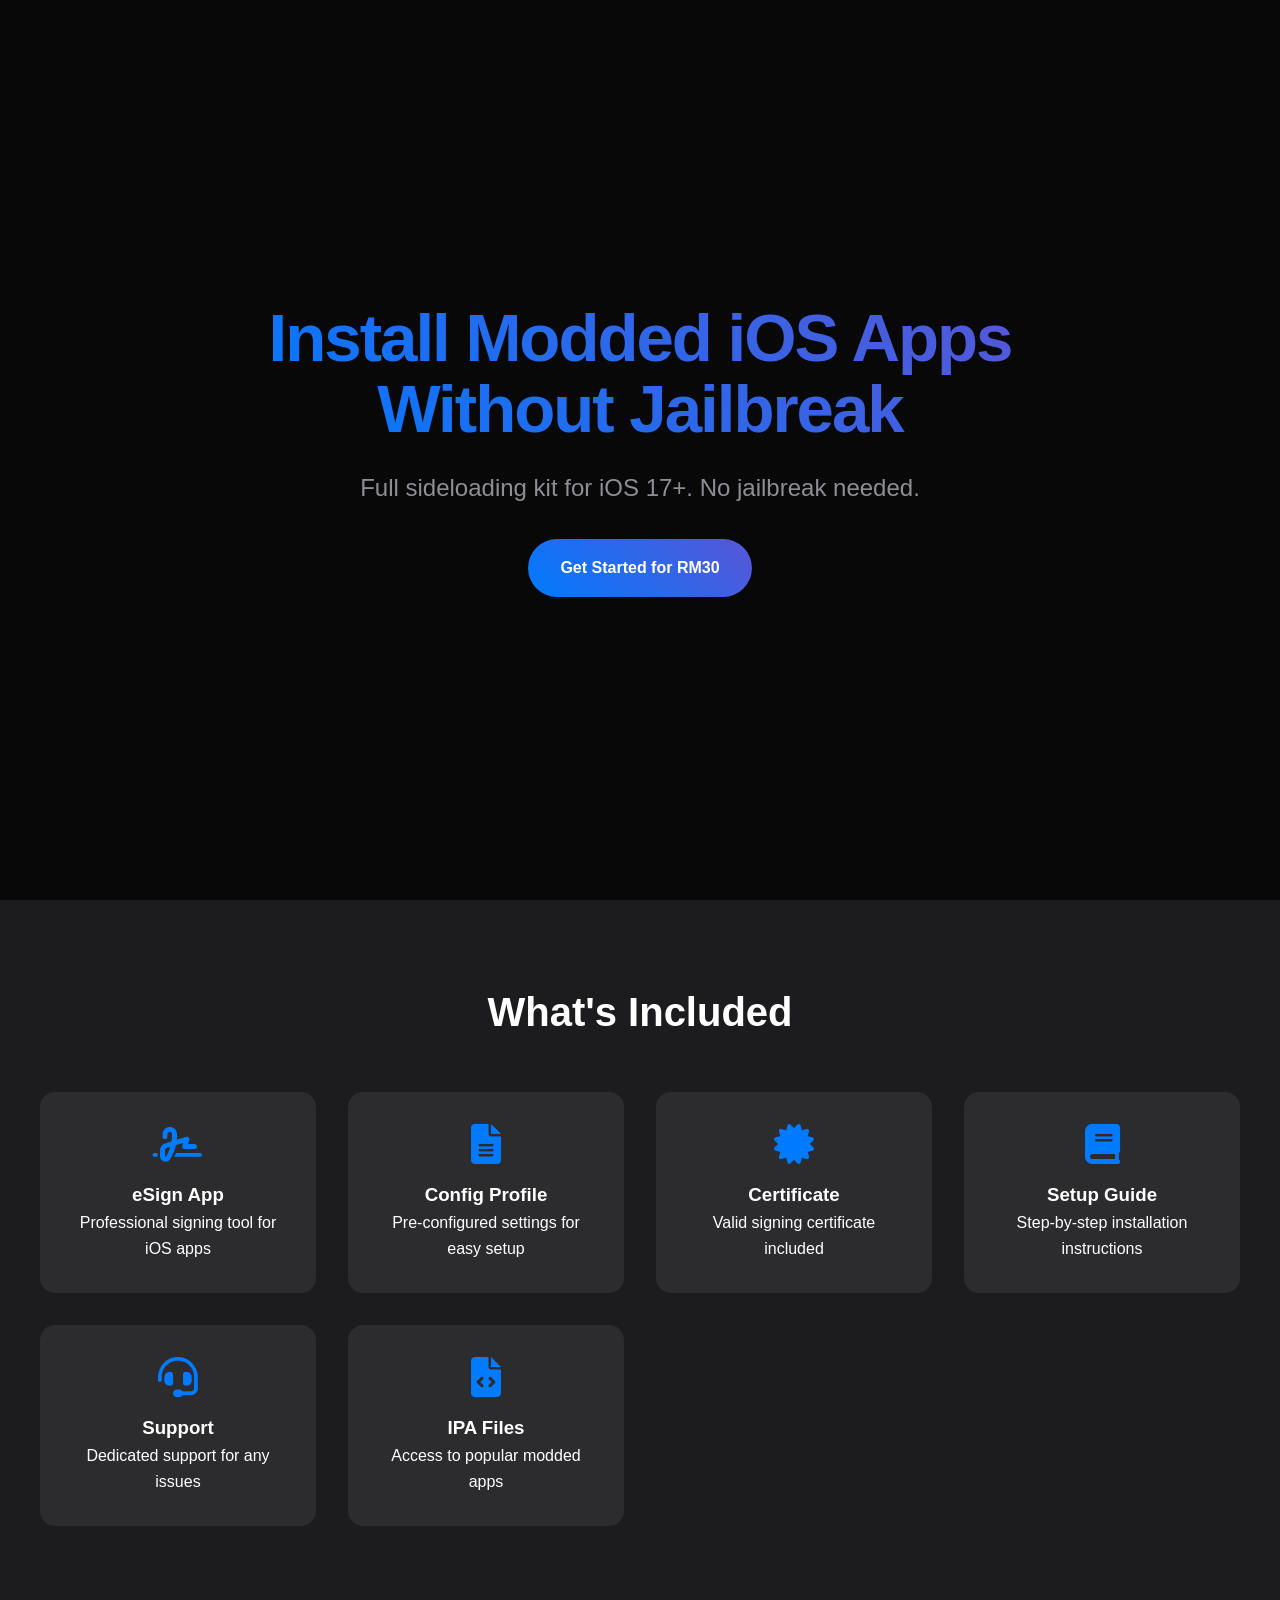
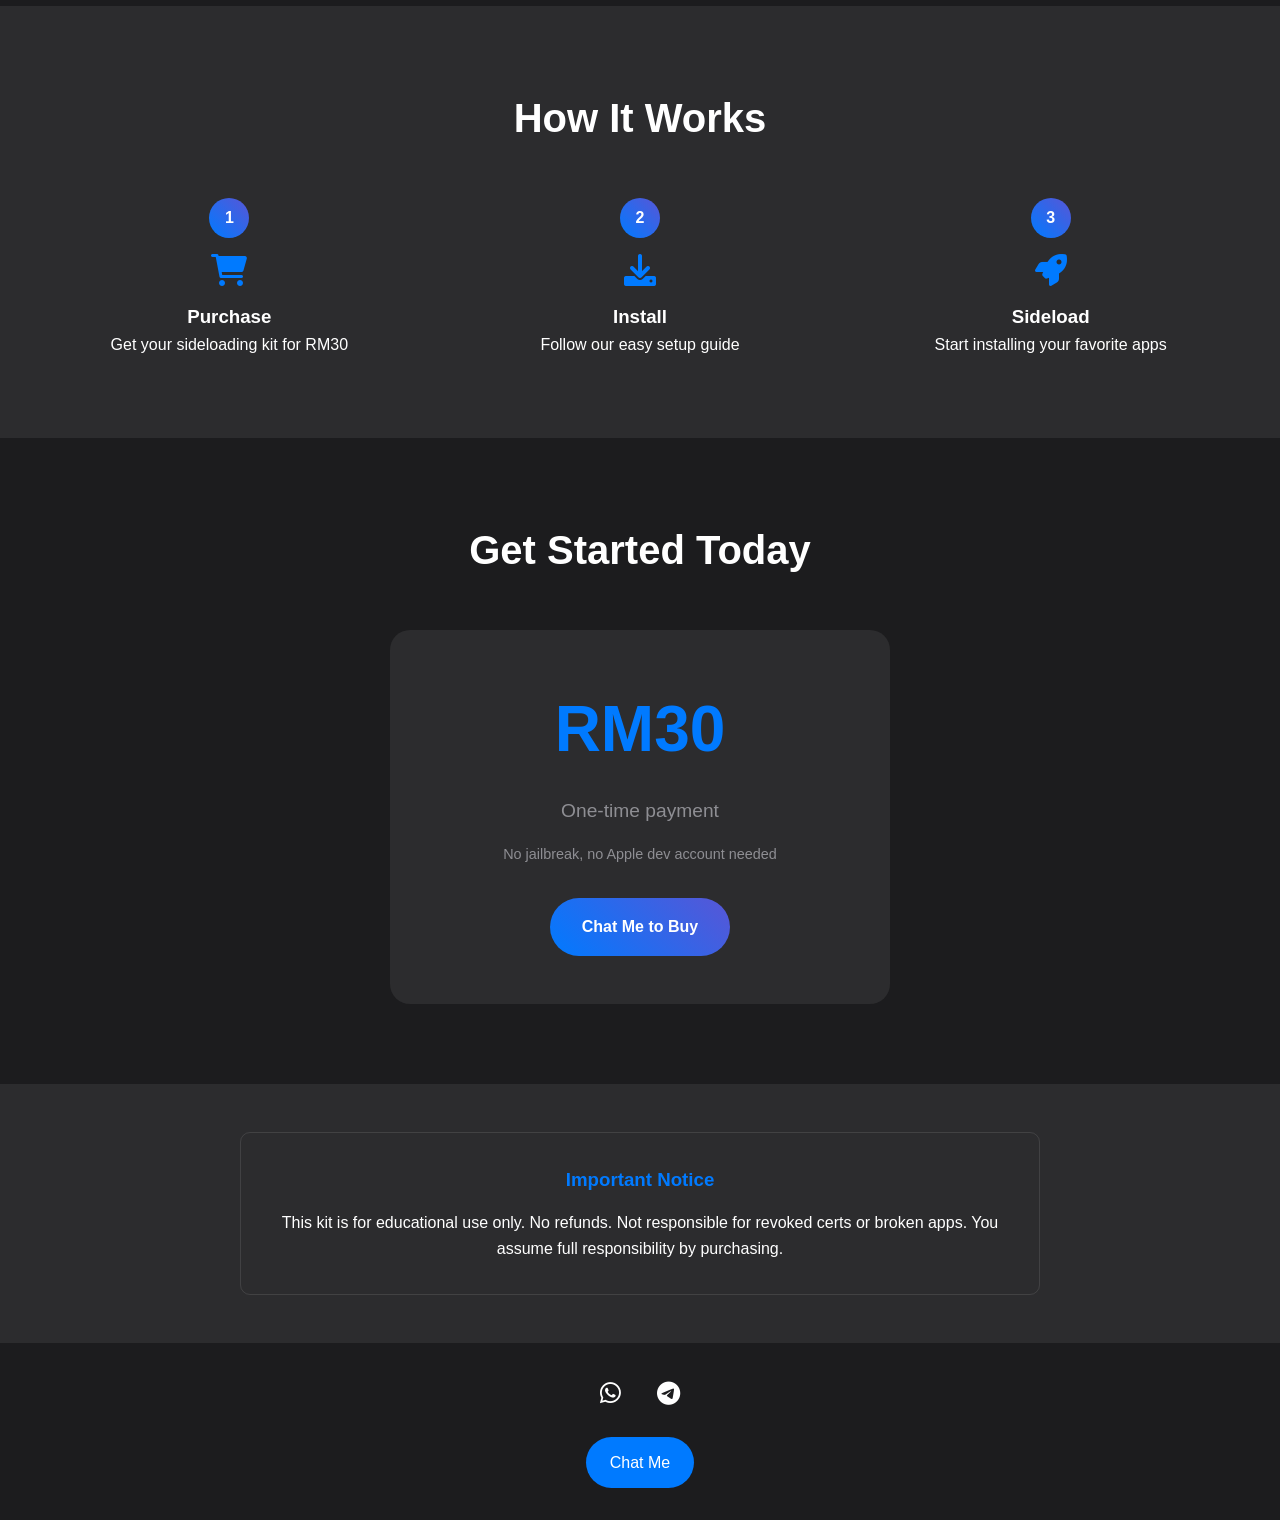
==== index.html @ 2f0080e2 "Add files via upload" ====
<!DOCTYPE html>
<html lang="en">
<head>
    <meta charset="UTF-8">
    <meta name="viewport" content="width=device-width, initial-scale=1.0">
    <title>iOS Sideloading Kit - Install Modded Apps Without Jailbreak</title>
    <link rel="stylesheet" href="styles.css">
    <link rel="stylesheet" href="https://cdnjs.cloudflare.com/ajax/libs/font-awesome/6.0.0/css/all.min.css">
</head>
<body>
    <header class="hero">
        <div class="hero-content">
            <h1>Install Modded iOS Apps Without Jailbreak</h1>
            <p class="subtitle">Full sideloading kit for iOS 17+. No jailbreak needed.</p>
            <a href="#pricing" class="cta-button">Get Started for RM30</a>
        </div>
    </header>

    <section id="features" class="features">
        <h2>What's Included</h2>
        <div class="features-grid">
            <div class="feature-card">
                <i class="fas fa-signature"></i>
                <h3>eSign App</h3>
                <p>Professional signing tool for iOS apps</p>
            </div>
            <div class="feature-card">
                <i class="fas fa-file-alt"></i>
                <h3>Config Profile</h3>
                <p>Pre-configured settings for easy setup</p>
            </div>
            <div class="feature-card">
                <i class="fas fa-certificate"></i>
                <h3>Certificate</h3>
                <p>Valid signing certificate included</p>
            </div>
            <div class="feature-card">
                <i class="fas fa-book"></i>
                <h3>Setup Guide</h3>
                <p>Step-by-step installation instructions</p>
            </div>
            <div class="feature-card">
                <i class="fas fa-headset"></i>
                <h3>Support</h3>
                <p>Dedicated support for any issues</p>
            </div>
            <div class="feature-card">
                <i class="fas fa-file-code"></i>
                <h3>IPA Files</h3>
                <p>Access to popular modded apps</p>
            </div>
        </div>
    </section>

    <section id="steps" class="steps">
        <h2>How It Works</h2>
        <div class="steps-container">
            <div class="step">
                <div class="step-number">1</div>
                <i class="fas fa-shopping-cart"></i>
                <h3>Purchase</h3>
                <p>Get your sideloading kit for RM30</p>
            </div>
            <div class="step">
                <div class="step-number">2</div>
                <i class="fas fa-download"></i>
                <h3>Install</h3>
                <p>Follow our easy setup guide</p>
            </div>
            <div class="step">
                <div class="step-number">3</div>
                <i class="fas fa-rocket"></i>
                <h3>Sideload</h3>
                <p>Start installing your favorite apps</p>
            </div>
        </div>
    </section>

    <section id="pricing" class="pricing">
        <h2>Get Started Today</h2>
        <div class="price-card">
            <div class="price">RM30</div>
            <p class="price-subtitle">One-time payment</p>
            <p class="price-note">No jailbreak, no Apple dev account needed</p>
            <a href="https://wa.me/60138343431" class="cta-button">Chat Me to Buy</a>
        </div>
    </section>

    <section class="disclaimer">
        <div class="disclaimer-box">
            <h3>Important Notice</h3>
            <p>This kit is for educational use only. No refunds. Not responsible for revoked certs or broken apps. You assume full responsibility by purchasing.</p>
        </div>
    </section>

    <footer>
        <div class="footer-content">
            <div class="social-links">
                <a href="https://wa.me/60138343431"><i class="fab fa-whatsapp"></i></a>
                <a href="https://t.me/Nishhooi"><i class="fab fa-telegram"></i></a>
            </div>
            <a href="https://wa.me/60138343431" class="footer-cta">Chat Me</a>
        </div>
    </footer>

    <script src="script.js"></script>
</body>
</html>
---- styles.css ----
:root {
    --primary-color: #007AFF;
    --secondary-color: #5856D6;
    --background-dark: #1C1C1E;
    --text-color: #FFFFFF;
    --text-secondary: #8E8E93;
    --card-bg: #2C2C2E;
    --transition: all 0.3s ease;
}

* {
    margin: 0;
    padding: 0;
    box-sizing: border-box;
}

body {
    font-family: -apple-system, BlinkMacSystemFont, "Segoe UI", Roboto, "Helvetica Neue", Arial, sans-serif;
    background-color: var(--background-dark);
    color: var(--text-color);
    line-height: 1.6;
}

/* Hero Section */
.hero {
    min-height: 100vh;
    background: linear-gradient(rgba(0, 0, 0, 0.7), rgba(0, 0, 0, 0.7)),
                url('assets/hero.jpg') center/cover;
    display: flex;
    align-items: center;
    justify-content: center;
    text-align: center;
    padding: 2rem;
}

.hero-content {
    max-width: 800px;
}

.hero h1 {
    font-family: "Helvetica Neue", Helvetica, Arial, sans-serif;
    font-size: 4.2rem;
    margin-bottom: 1.5rem;
    font-weight: 700;
    letter-spacing: -2px;
    line-height: 1.05;
    background: linear-gradient(45deg, var(--primary-color), var(--secondary-color));
    -webkit-background-clip: text;
    -webkit-text-fill-color: transparent;
}

.subtitle {
    font-size: 1.5rem;
    color: var(--text-secondary);
    margin-bottom: 2rem;
}

/* Buttons */
.cta-button {
    display: inline-block;
    padding: 1rem 2rem;
    background: linear-gradient(45deg, var(--primary-color), var(--secondary-color));
    color: white;
    text-decoration: none;
    border-radius: 50px;
    font-weight: 600;
    transition: var(--transition);
    border: none;
    cursor: pointer;
}

.cta-button:hover {
    transform: translateY(-3px);
    box-shadow: 0 10px 20px rgba(0, 0, 0, 0.2);
}

/* Features Section */
.features {
    padding: 5rem 2rem;
    background-color: var(--background-dark);
}

.features h2 {
    text-align: center;
    margin-bottom: 3rem;
    font-size: 2.5rem;
}

.features-grid {
    display: grid;
    grid-template-columns: repeat(auto-fit, minmax(250px, 1fr));
    gap: 2rem;
    max-width: 1200px;
    margin: 0 auto;
}

.feature-card {
    background-color: var(--card-bg);
    padding: 2rem;
    border-radius: 15px;
    text-align: center;
    transition: var(--transition);
}

.feature-card:hover {
    transform: translateY(-10px);
}

.feature-card i {
    font-size: 2.5rem;
    color: var(--primary-color);
    margin-bottom: 1rem;
}

/* Steps Section */
.steps {
    padding: 5rem 2rem;
    background-color: var(--card-bg);
}

.steps h2 {
    text-align: center;
    margin-bottom: 3rem;
    font-size: 2.5rem;
}

.steps-container {
    display: grid;
    grid-template-columns: repeat(auto-fit, minmax(250px, 1fr));
    gap: 2rem;
    max-width: 1200px;
    margin: 0 auto;
}

.step {
    text-align: center;
    position: relative;
}

.step-number {
    width: 40px;
    height: 40px;
    background: linear-gradient(45deg, var(--primary-color), var(--secondary-color));
    border-radius: 50%;
    display: flex;
    align-items: center;
    justify-content: center;
    margin: 0 auto 1rem;
    font-weight: bold;
}

.step i {
    font-size: 2rem;
    color: var(--primary-color);
    margin-bottom: 1rem;
}

/* Pricing Section */
.pricing {
    padding: 5rem 2rem;
    background-color: var(--background-dark);
}

.pricing h2 {
    text-align: center;
    margin-bottom: 3rem;
    font-size: 2.5rem;
}

.price-card {
    background-color: var(--card-bg);
    padding: 3rem;
    border-radius: 20px;
    text-align: center;
    max-width: 500px;
    margin: 0 auto;
    transition: var(--transition);
}

.price-card:hover {
    transform: scale(1.02);
}

.price {
    font-size: 4rem;
    font-weight: bold;
    color: var(--primary-color);
    margin-bottom: 1rem;
}

.price-subtitle {
    font-size: 1.2rem;
    color: var(--text-secondary);
    margin-bottom: 1rem;
}

.price-note {
    font-size: 0.9rem;
    color: var(--text-secondary);
    margin-bottom: 2rem;
}

/* Disclaimer Section */
.disclaimer {
    padding: 3rem 2rem;
    background-color: var(--card-bg);
}

.disclaimer-box {
    max-width: 800px;
    margin: 0 auto;
    padding: 2rem;
    border: 1px solid rgba(255, 255, 255, 0.1);
    border-radius: 10px;
    text-align: center;
}

.disclaimer-box h3 {
    margin-bottom: 1rem;
    color: var(--primary-color);
}

/* Footer */
footer {
    background-color: var(--background-dark);
    padding: 2rem;
    text-align: center;
}

.footer-content {
    max-width: 1200px;
    margin: 0 auto;
}

.social-links {
    margin-bottom: 1.5rem;
}

.social-links a {
    color: var(--text-color);
    font-size: 1.5rem;
    margin: 0 1rem;
    transition: var(--transition);
}

.social-links a:hover {
    color: var(--primary-color);
}

.footer-cta {
    display: inline-block;
    padding: 0.8rem 1.5rem;
    background-color: var(--primary-color);
    color: white;
    text-decoration: none;
    border-radius: 50px;
    transition: var(--transition);
}

.footer-cta:hover {
    background-color: var(--secondary-color);
}

/* Responsive Design */
@media (max-width: 768px) {
    .hero h1 {
        font-size: 2.5rem;
    }

    .subtitle {
        font-size: 1.2rem;
    }

    .features-grid,
    .steps-container {
        grid-template-columns: 1fr;
    }

    .price-card {
        padding: 2rem;
    }

    .price {
        font-size: 3rem;
    }
}

@media (max-width: 900px) {
    .hero {
        background-attachment: scroll;
    }
}

/* Animations */
@keyframes fadeIn {
    from {
        opacity: 0;
        transform: translateY(20px);
    }
    to {
        opacity: 1;
        transform: translateY(0);
    }
}

.feature-card,
.step,
.price-card {
    animation: fadeIn 0.6s ease-out forwards;
}

/* Section fade/slide-in improvements */
section {
    opacity: 1;
    transform: none;
    transition: none;
}
section.visible {
    opacity: 1;
    transform: none;
}
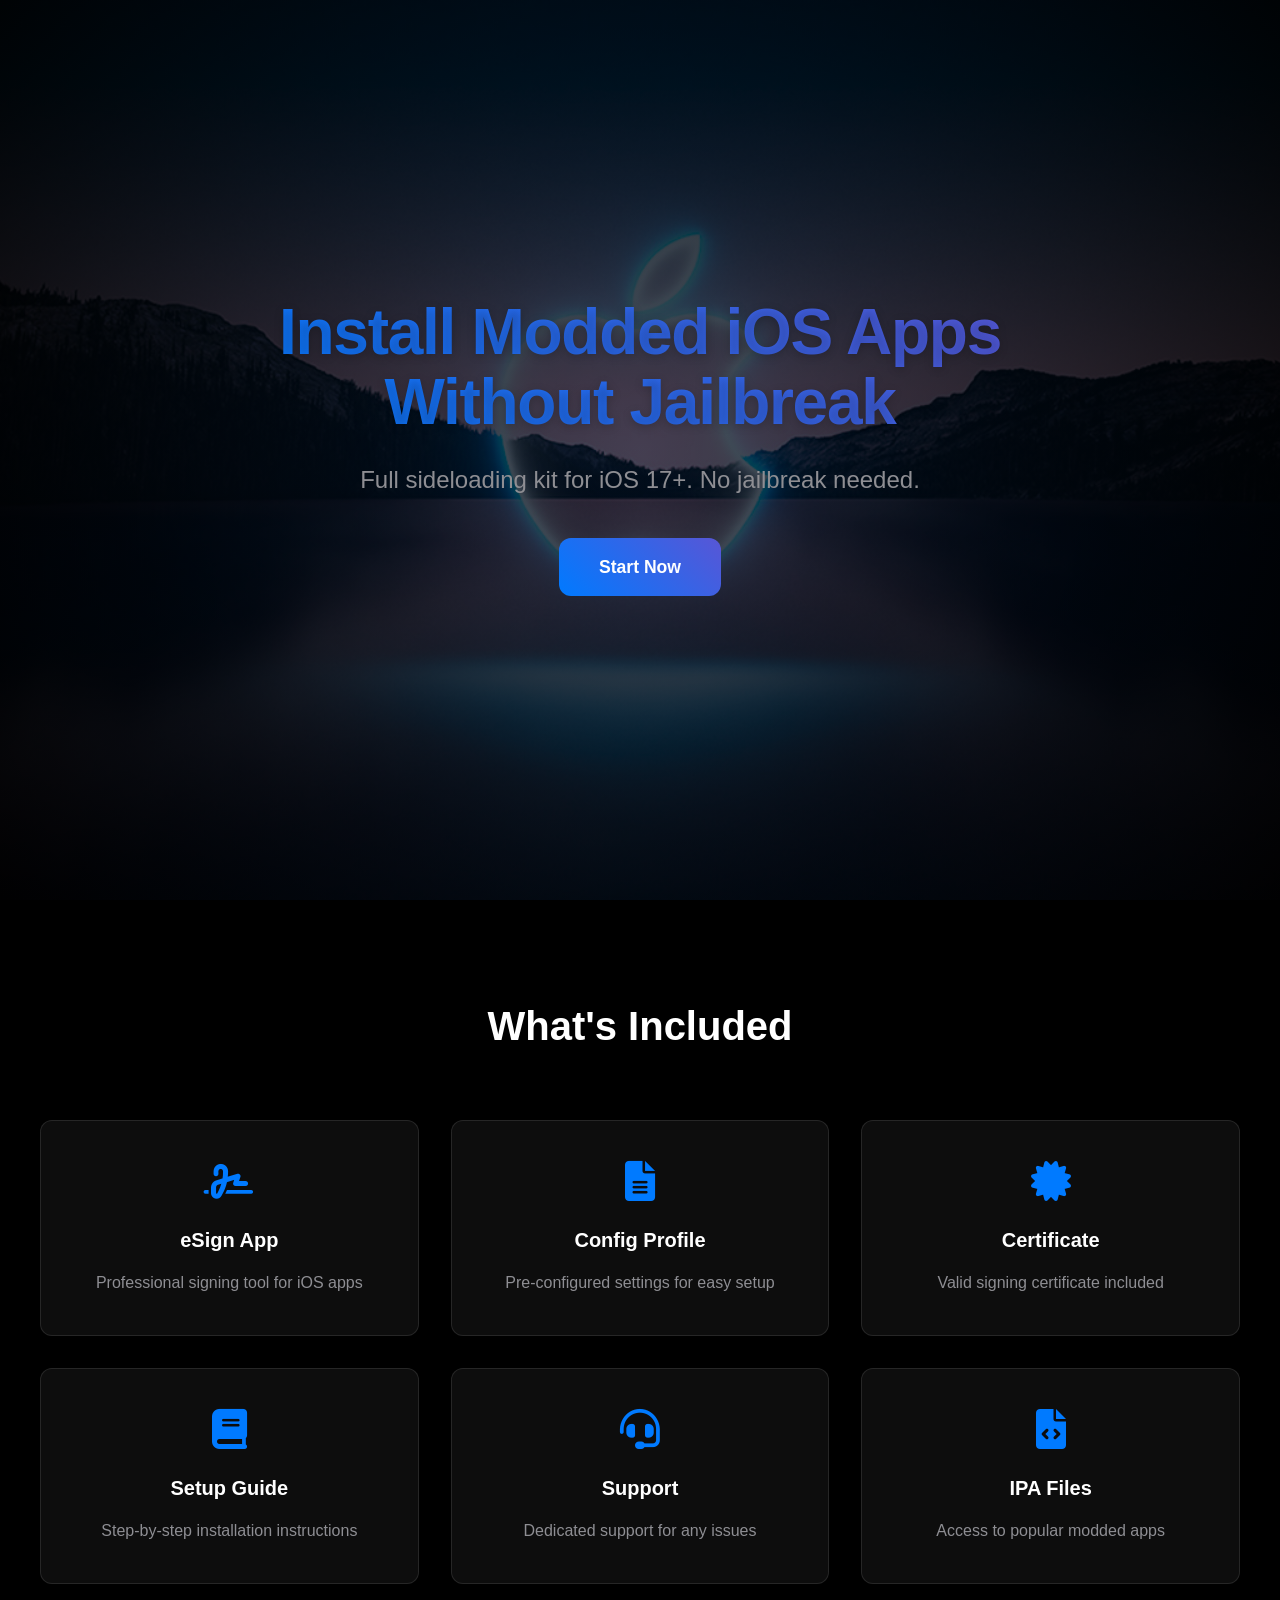
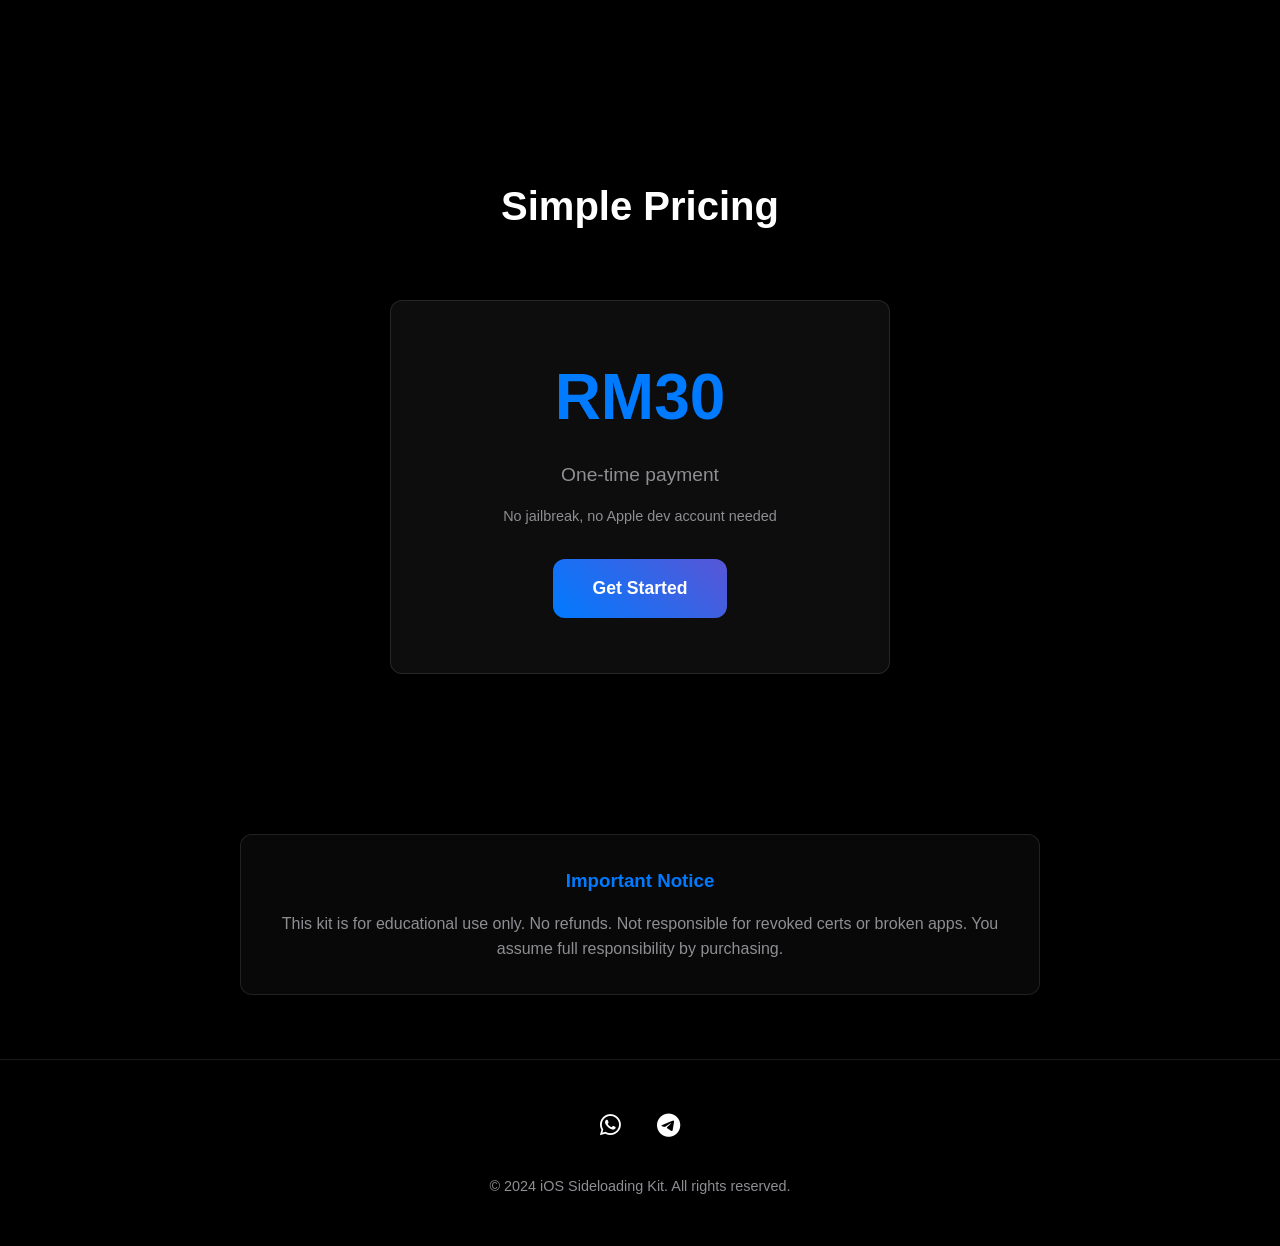
==== commit 029e2be3: "ok" ====
--- a/index.html
+++ b/index.html
@@ -12,7 +12,7 @@
         <div class="hero-content">
             <h1>Install Modded iOS Apps Without Jailbreak</h1>
             <p class="subtitle">Full sideloading kit for iOS 17+. No jailbreak needed.</p>
-            <a href="#pricing" class="cta-button">Get Started for RM30</a>
+            <a href="https://wa.me/60138343431" class="cta-button">Start Now</a>
         </div>
     </header>
 
@@ -52,37 +52,13 @@
         </div>
     </section>
 
-    <section id="steps" class="steps">
-        <h2>How It Works</h2>
-        <div class="steps-container">
-            <div class="step">
-                <div class="step-number">1</div>
-                <i class="fas fa-shopping-cart"></i>
-                <h3>Purchase</h3>
-                <p>Get your sideloading kit for RM30</p>
-            </div>
-            <div class="step">
-                <div class="step-number">2</div>
-                <i class="fas fa-download"></i>
-                <h3>Install</h3>
-                <p>Follow our easy setup guide</p>
-            </div>
-            <div class="step">
-                <div class="step-number">3</div>
-                <i class="fas fa-rocket"></i>
-                <h3>Sideload</h3>
-                <p>Start installing your favorite apps</p>
-            </div>
-        </div>
-    </section>
-
     <section id="pricing" class="pricing">
-        <h2>Get Started Today</h2>
+        <h2>Simple Pricing</h2>
         <div class="price-card">
             <div class="price">RM30</div>
             <p class="price-subtitle">One-time payment</p>
             <p class="price-note">No jailbreak, no Apple dev account needed</p>
-            <a href="https://wa.me/60138343431" class="cta-button">Chat Me to Buy</a>
+            <a href="https://wa.me/60138343431" class="cta-button">Get Started</a>
         </div>
     </section>
 
@@ -99,7 +75,7 @@
                 <a href="https://wa.me/60138343431"><i class="fab fa-whatsapp"></i></a>
                 <a href="https://t.me/Nishhooi"><i class="fab fa-telegram"></i></a>
             </div>
-            <a href="https://wa.me/60138343431" class="footer-cta">Chat Me</a>
+            <p class="copyright">© 2024 iOS Sideloading Kit. All rights reserved.</p>
         </div>
     </footer>
 
--- a/styles.css
+++ b/styles.css
@@ -1,11 +1,13 @@
 :root {
     --primary-color: #007AFF;
     --secondary-color: #5856D6;
-    --background-dark: #1C1C1E;
+    --background-dark: #000000;
     --text-color: #FFFFFF;
     --text-secondary: #8E8E93;
-    --card-bg: #2C2C2E;
-    --transition: all 0.3s ease;
+    --card-bg: rgba(255, 255, 255, 0.05);
+    --transition: all 0.3s cubic-bezier(0.4, 0, 0.2, 1);
+    --border-radius: 12px;
+    --spacing-unit: 1rem;
 }
 
 * {
@@ -15,10 +17,12 @@
 }
 
 body {
-    font-family: -apple-system, BlinkMacSystemFont, "Segoe UI", Roboto, "Helvetica Neue", Arial, sans-serif;
+    font-family: -apple-system, BlinkMacSystemFont, 'Inter', 'Segoe UI', Roboto, Helvetica, Arial, sans-serif;
     background-color: var(--background-dark);
     color: var(--text-color);
-    line-height: 1.6;
+    line-height: 1.5;
+    -webkit-font-smoothing: antialiased;
+    -moz-osx-font-smoothing: grayscale;
 }
 
 /* Hero Section */
@@ -26,69 +30,108 @@
     min-height: 100vh;
     background: linear-gradient(rgba(0, 0, 0, 0.7), rgba(0, 0, 0, 0.7)),
                 url('assets/hero.jpg') center/cover;
+    backdrop-filter: blur(10px);
     display: flex;
     align-items: center;
     justify-content: center;
     text-align: center;
     padding: 2rem;
+    position: relative;
+    overflow: hidden;
+}
+
+.hero::before {
+    content: '';
+    position: absolute;
+    top: 0;
+    left: 0;
+    right: 0;
+    bottom: 0;
+    background: radial-gradient(circle at center, rgba(0, 122, 255, 0.1) 0%, rgba(0, 0, 0, 0.8) 100%);
+    z-index: 1;
 }
 
 .hero-content {
     max-width: 800px;
+    position: relative;
+    z-index: 2;
 }
 
 .hero h1 {
-    font-family: "Helvetica Neue", Helvetica, Arial, sans-serif;
-    font-size: 4.2rem;
+    font-size: clamp(2.5rem, 5vw, 4.2rem);
     margin-bottom: 1.5rem;
     font-weight: 700;
-    letter-spacing: -2px;
-    line-height: 1.05;
+    letter-spacing: -0.02em;
+    line-height: 1.1;
     background: linear-gradient(45deg, var(--primary-color), var(--secondary-color));
     -webkit-background-clip: text;
     -webkit-text-fill-color: transparent;
+    text-shadow: 0 2px 10px rgba(0, 0, 0, 0.2);
 }
 
 .subtitle {
-    font-size: 1.5rem;
-    color: var(--text-secondary);
-    margin-bottom: 2rem;
+    font-size: clamp(1.2rem, 2vw, 1.5rem);
+    color: var(--text-secondary);
+    margin-bottom: 2.5rem;
+    max-width: 600px;
+    margin-left: auto;
+    margin-right: auto;
 }
 
 /* Buttons */
 .cta-button {
     display: inline-block;
-    padding: 1rem 2rem;
+    padding: 1rem 2.5rem;
     background: linear-gradient(45deg, var(--primary-color), var(--secondary-color));
     color: white;
     text-decoration: none;
-    border-radius: 50px;
+    border-radius: var(--border-radius);
     font-weight: 600;
+    font-size: 1.1rem;
     transition: var(--transition);
     border: none;
     cursor: pointer;
-}
-
-.cta-button:hover {
-    transform: translateY(-3px);
-    box-shadow: 0 10px 20px rgba(0, 0, 0, 0.2);
+    position: relative;
+    overflow: hidden;
+}
+
+.cta-button::before {
+    content: '';
+    position: absolute;
+    top: 0;
+    left: 0;
+    width: 100%;
+    height: 100%;
+    background: linear-gradient(45deg, var(--secondary-color), var(--primary-color));
+    opacity: 0;
+    transition: var(--transition);
+}
+
+.cta-button:hover::before {
+    opacity: 1;
+}
+
+.cta-button span {
+    position: relative;
+    z-index: 1;
 }
 
 /* Features Section */
 .features {
-    padding: 5rem 2rem;
+    padding: 6rem 2rem;
     background-color: var(--background-dark);
 }
 
 .features h2 {
     text-align: center;
-    margin-bottom: 3rem;
-    font-size: 2.5rem;
+    margin-bottom: 4rem;
+    font-size: clamp(2rem, 4vw, 2.5rem);
+    font-weight: 700;
 }
 
 .features-grid {
     display: grid;
-    grid-template-columns: repeat(auto-fit, minmax(250px, 1fr));
+    grid-template-columns: repeat(auto-fit, minmax(280px, 1fr));
     gap: 2rem;
     max-width: 1200px;
     margin: 0 auto;
@@ -96,20 +139,34 @@
 
 .feature-card {
     background-color: var(--card-bg);
-    padding: 2rem;
-    border-radius: 15px;
-    text-align: center;
-    transition: var(--transition);
+    padding: 2.5rem 2rem;
+    border-radius: var(--border-radius);
+    text-align: center;
+    transition: var(--transition);
+    backdrop-filter: blur(10px);
+    border: 1px solid rgba(255, 255, 255, 0.1);
 }
 
 .feature-card:hover {
-    transform: translateY(-10px);
+    transform: translateY(-5px);
+    background-color: rgba(255, 255, 255, 0.08);
 }
 
 .feature-card i {
     font-size: 2.5rem;
     color: var(--primary-color);
-    margin-bottom: 1rem;
+    margin-bottom: 1.5rem;
+}
+
+.feature-card h3 {
+    font-size: 1.25rem;
+    margin-bottom: 1rem;
+    font-weight: 600;
+}
+
+.feature-card p {
+    color: var(--text-secondary);
+    font-size: 1rem;
 }
 
 /* Steps Section */
@@ -157,33 +214,37 @@
 
 /* Pricing Section */
 .pricing {
-    padding: 5rem 2rem;
+    padding: 6rem 2rem;
     background-color: var(--background-dark);
 }
 
 .pricing h2 {
     text-align: center;
-    margin-bottom: 3rem;
-    font-size: 2.5rem;
+    margin-bottom: 4rem;
+    font-size: clamp(2rem, 4vw, 2.5rem);
+    font-weight: 700;
 }
 
 .price-card {
     background-color: var(--card-bg);
     padding: 3rem;
-    border-radius: 20px;
+    border-radius: var(--border-radius);
     text-align: center;
     max-width: 500px;
     margin: 0 auto;
     transition: var(--transition);
+    backdrop-filter: blur(10px);
+    border: 1px solid rgba(255, 255, 255, 0.1);
 }
 
 .price-card:hover {
     transform: scale(1.02);
+    background-color: rgba(255, 255, 255, 0.08);
 }
 
 .price {
-    font-size: 4rem;
-    font-weight: bold;
+    font-size: clamp(3rem, 6vw, 4rem);
+    font-weight: 700;
     color: var(--primary-color);
     margin-bottom: 1rem;
 }
@@ -202,29 +263,37 @@
 
 /* Disclaimer Section */
 .disclaimer {
-    padding: 3rem 2rem;
-    background-color: var(--card-bg);
+    padding: 4rem 2rem;
+    background-color: var(--background-dark);
 }
 
 .disclaimer-box {
     max-width: 800px;
     margin: 0 auto;
     padding: 2rem;
+    background-color: rgba(255, 255, 255, 0.03);
+    border-radius: var(--border-radius);
+    text-align: center;
     border: 1px solid rgba(255, 255, 255, 0.1);
-    border-radius: 10px;
-    text-align: center;
 }
 
 .disclaimer-box h3 {
     margin-bottom: 1rem;
     color: var(--primary-color);
+    font-weight: 600;
+}
+
+.disclaimer-box p {
+    color: var(--text-secondary);
+    line-height: 1.6;
 }
 
 /* Footer */
 footer {
     background-color: var(--background-dark);
-    padding: 2rem;
-    text-align: center;
+    padding: 3rem 2rem;
+    text-align: center;
+    border-top: 1px solid rgba(255, 255, 255, 0.1);
 }
 
 .footer-content {
@@ -233,7 +302,7 @@
 }
 
 .social-links {
-    margin-bottom: 1.5rem;
+    margin-bottom: 2rem;
 }
 
 .social-links a {
@@ -241,24 +310,17 @@
     font-size: 1.5rem;
     margin: 0 1rem;
     transition: var(--transition);
+    display: inline-block;
 }
 
 .social-links a:hover {
     color: var(--primary-color);
-}
-
-.footer-cta {
-    display: inline-block;
-    padding: 0.8rem 1.5rem;
-    background-color: var(--primary-color);
-    color: white;
-    text-decoration: none;
-    border-radius: 50px;
-    transition: var(--transition);
-}
-
-.footer-cta:hover {
-    background-color: var(--secondary-color);
+    transform: translateY(-3px);
+}
+
+.copyright {
+    color: var(--text-secondary);
+    font-size: 0.9rem;
 }
 
 /* Responsive Design */
@@ -271,8 +333,7 @@
         font-size: 1.2rem;
     }
 
-    .features-grid,
-    .steps-container {
+    .features-grid {
         grid-template-columns: 1fr;
     }
 
@@ -305,17 +366,18 @@
 
 .feature-card,
 .step,
-.price-card {
+.price-card,
+.disclaimer-box {
     animation: fadeIn 0.6s ease-out forwards;
 }
 
-/* Section fade/slide-in improvements */
 section {
-    opacity: 1;
-    transform: none;
-    transition: none;
-}
+    opacity: 0;
+    transform: translateY(20px);
+    transition: opacity 0.6s ease-out, transform 0.6s ease-out;
+}
+
 section.visible {
     opacity: 1;
-    transform: none;
+    transform: translateY(0);
 } 
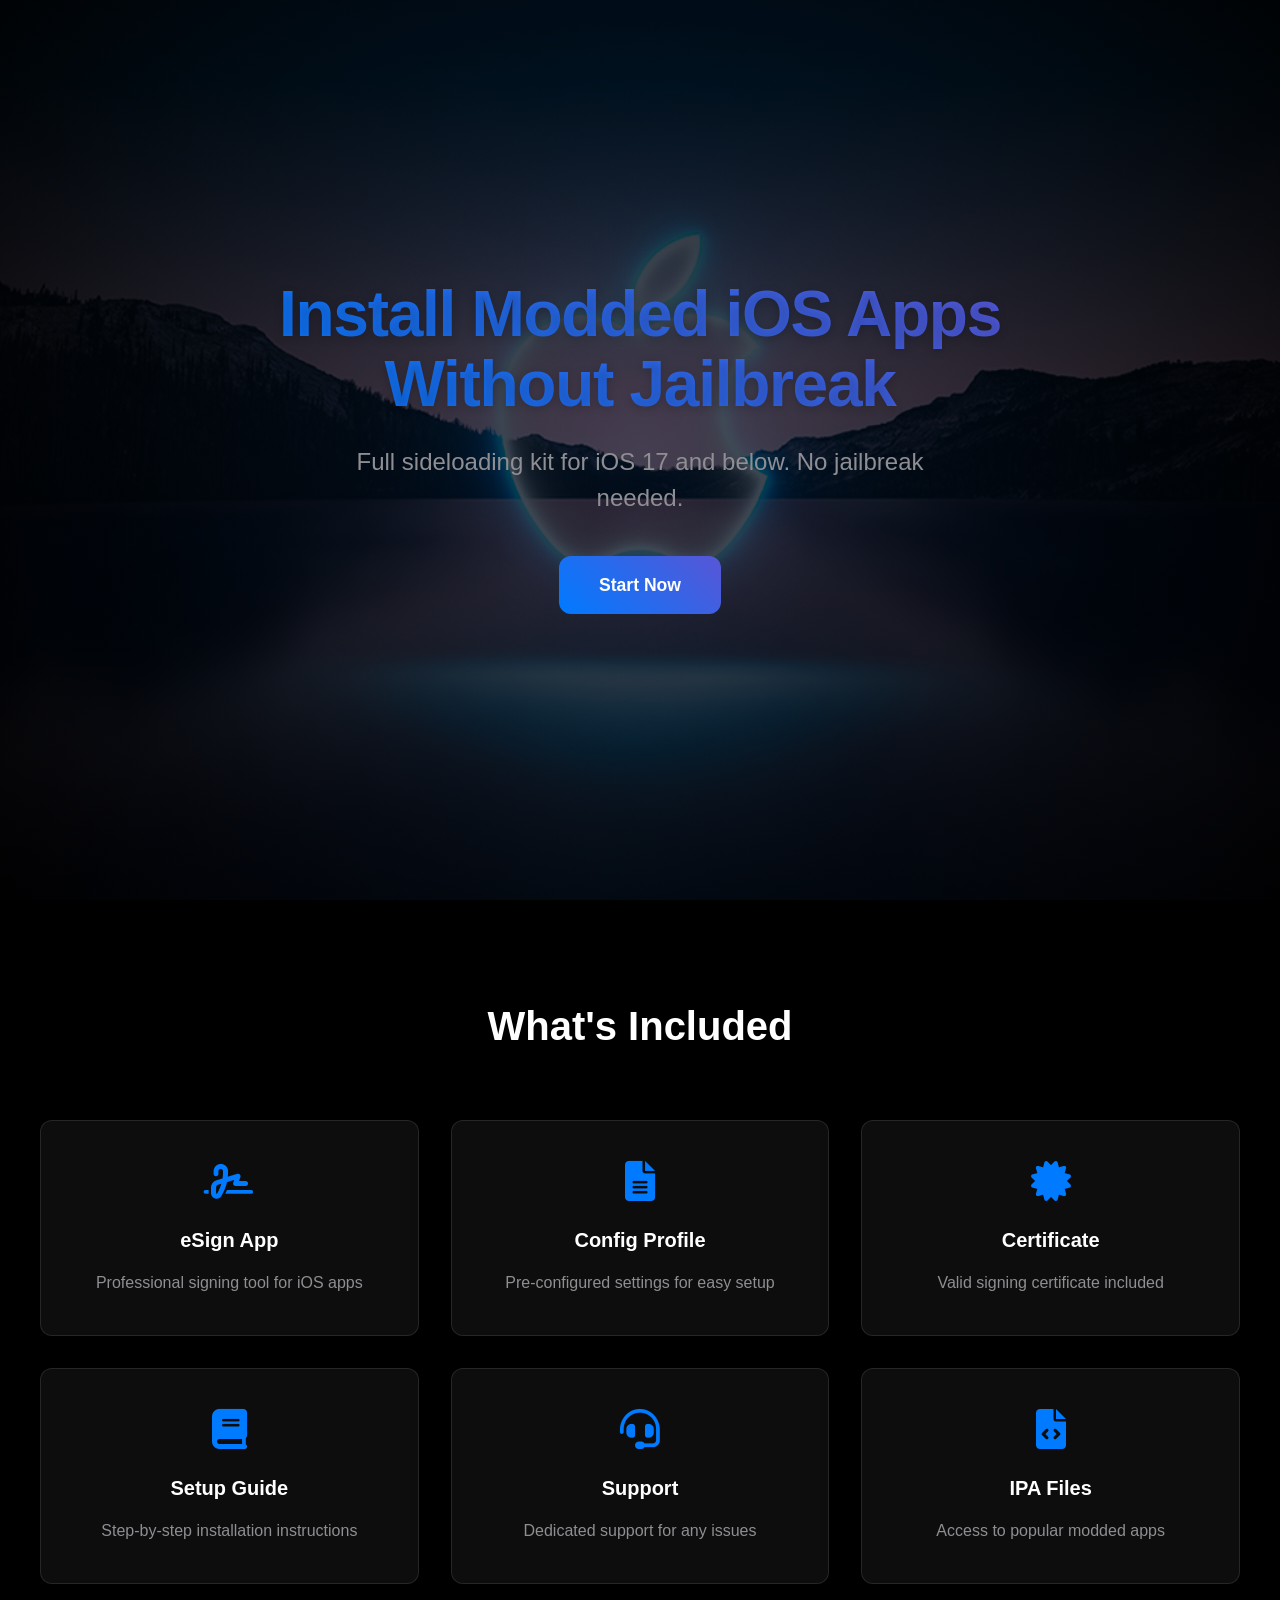
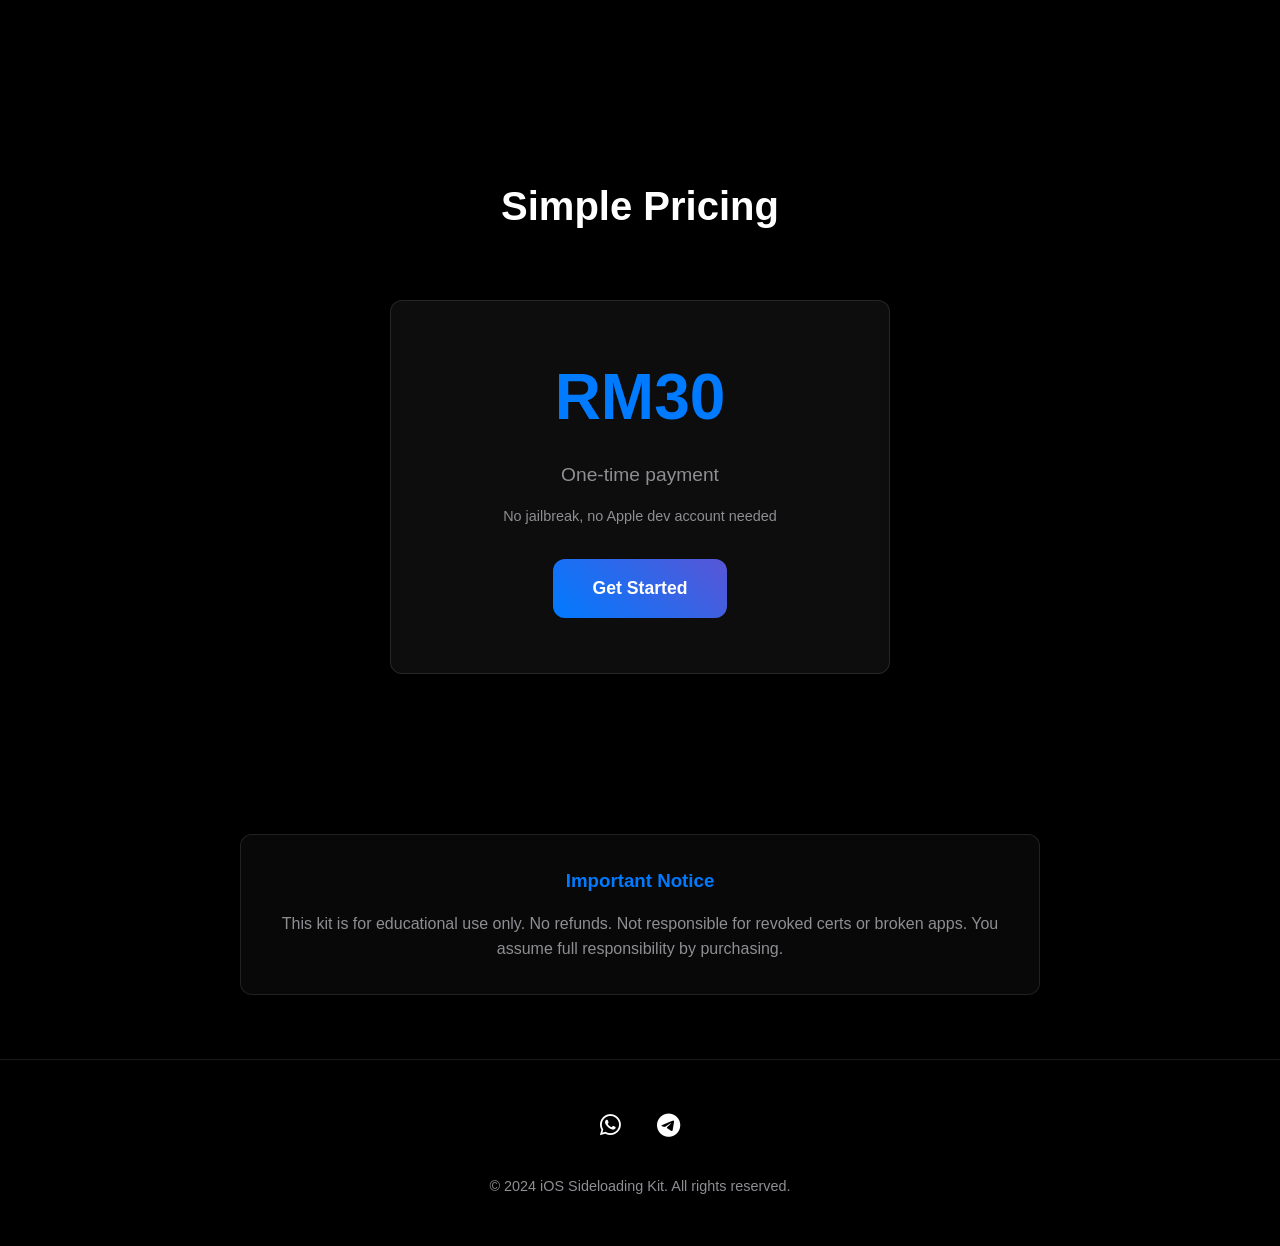
==== commit 2a3944ba: "Update index.html" ====
--- a/index.html
+++ b/index.html
@@ -11,7 +11,7 @@
     <header class="hero">
         <div class="hero-content">
             <h1>Install Modded iOS Apps Without Jailbreak</h1>
-            <p class="subtitle">Full sideloading kit for iOS 17+. No jailbreak needed.</p>
+            <p class="subtitle">Full sideloading kit for iOS 17 and below. No jailbreak needed.</p>
             <a href="https://wa.me/60138343431" class="cta-button">Start Now</a>
         </div>
     </header>
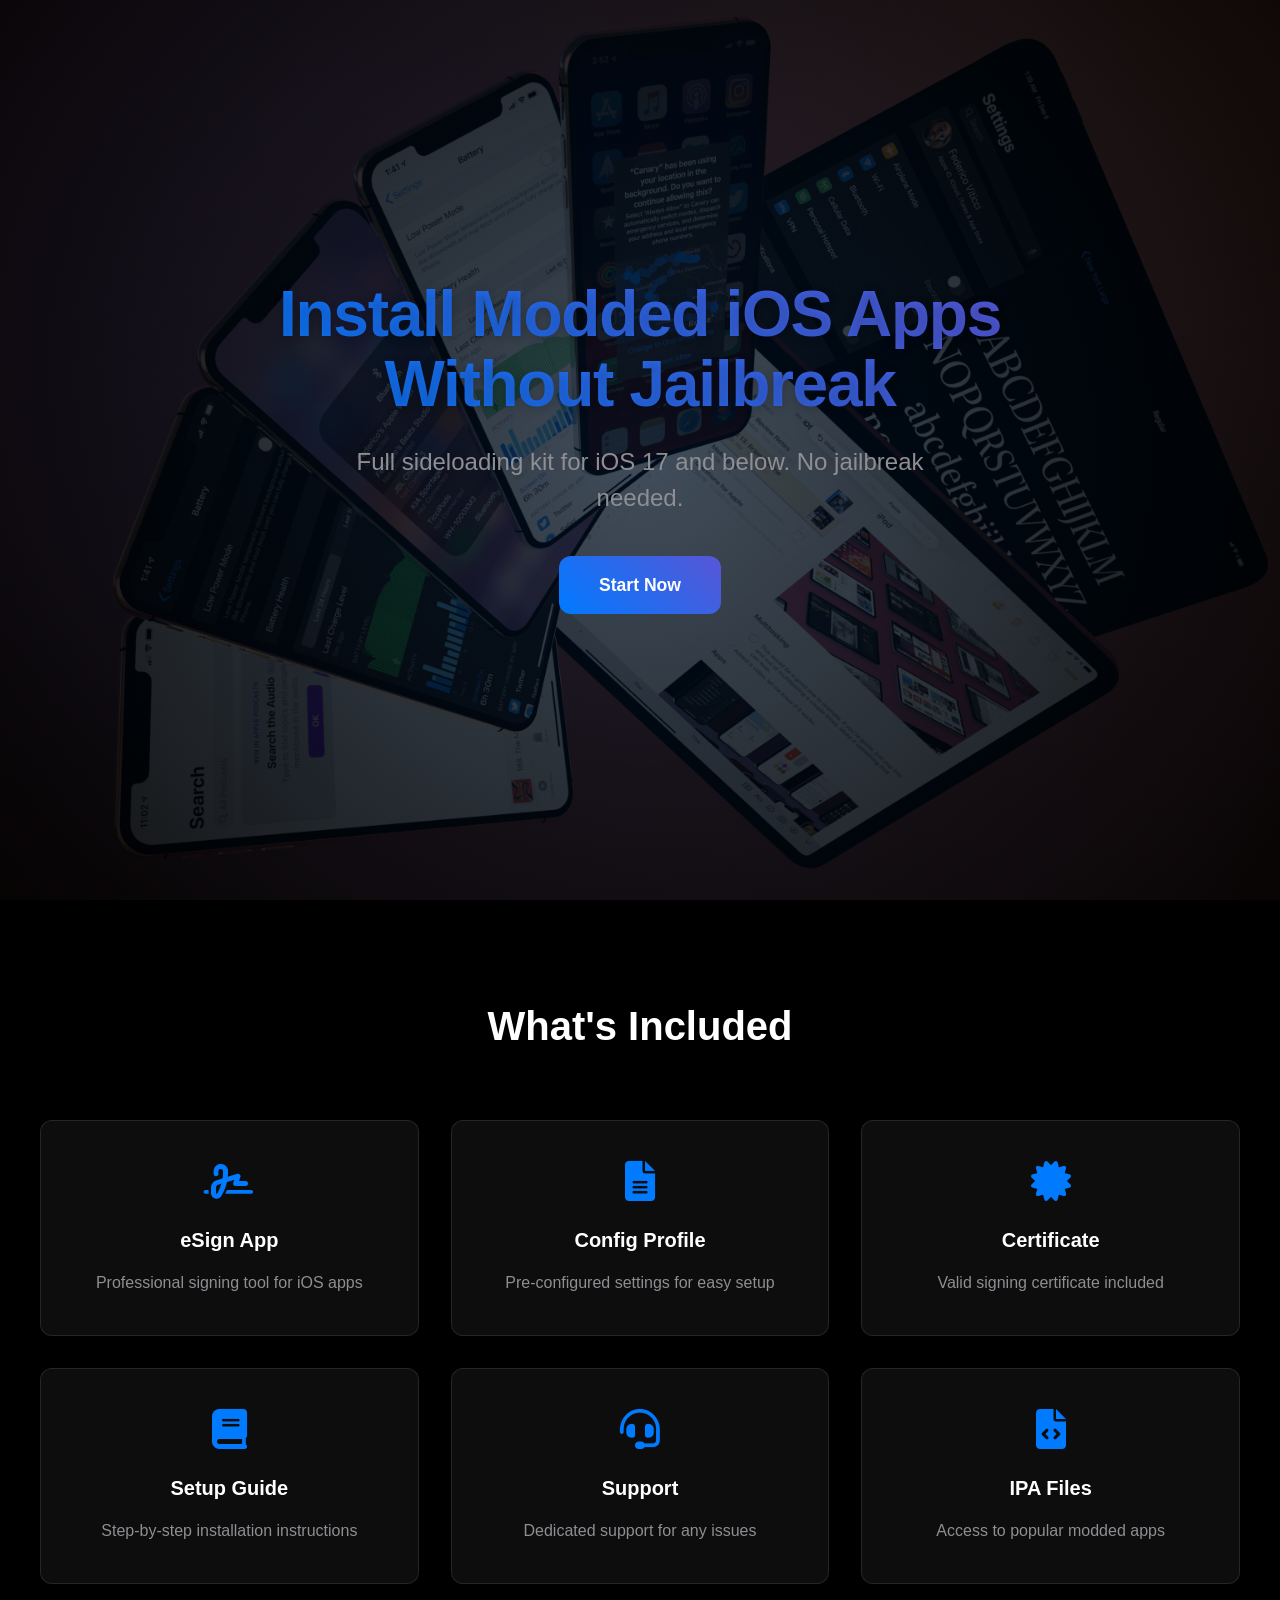
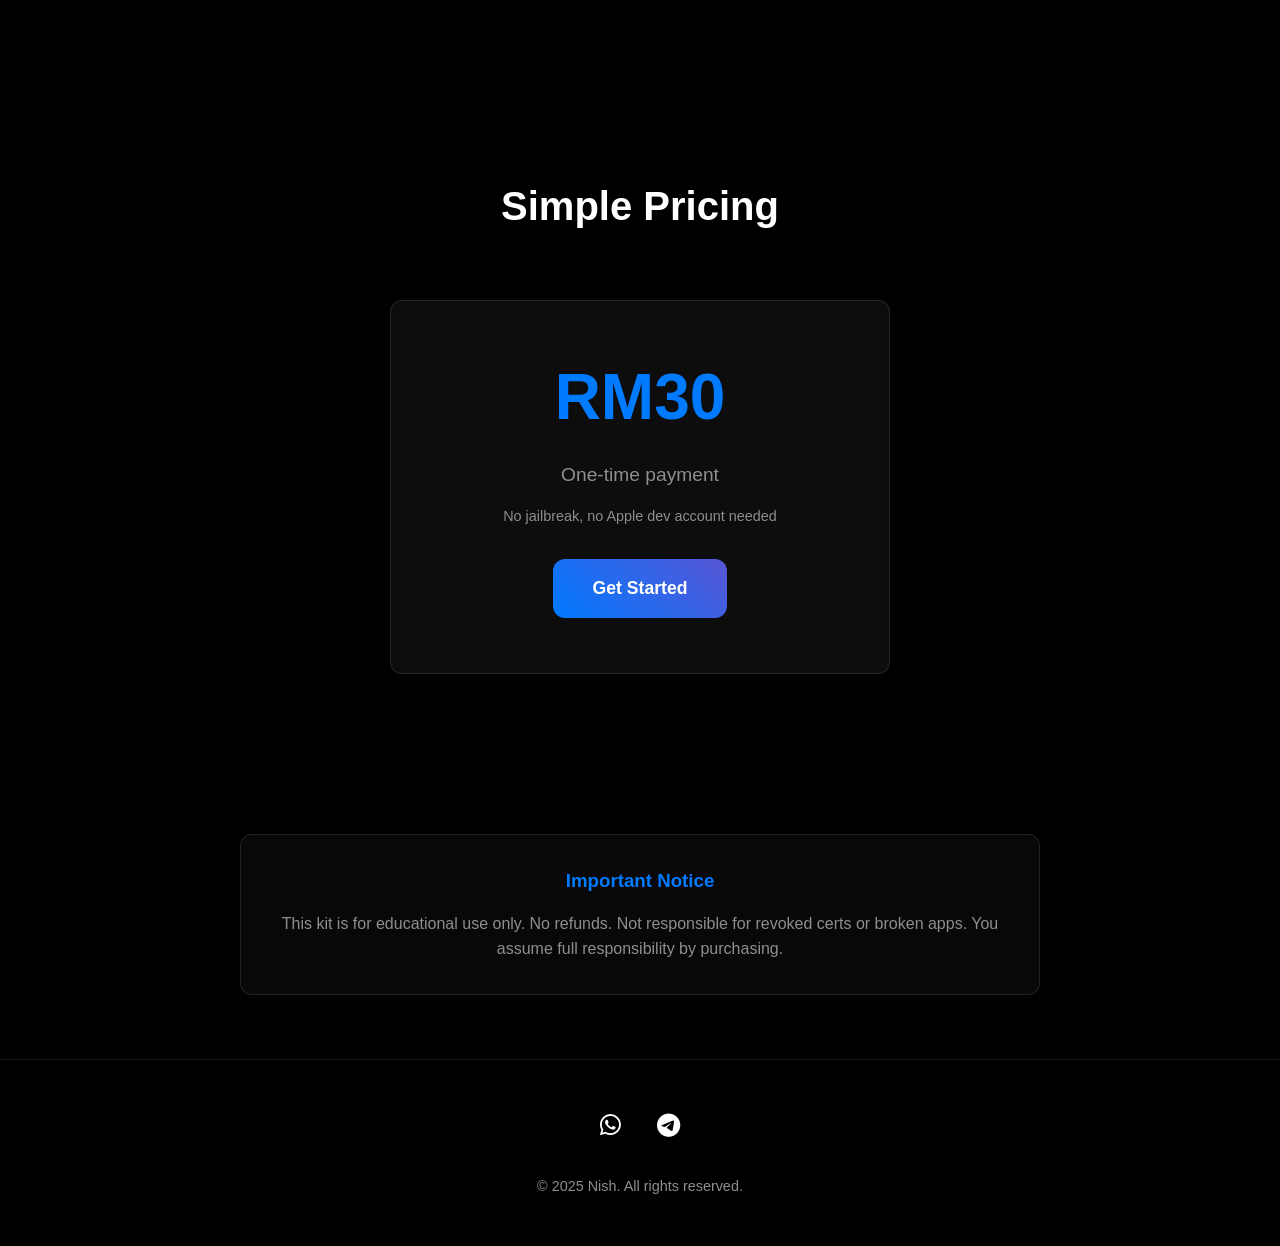
==== commit 6b34cf7d: "Update index.html" ====
--- a/index.html
+++ b/index.html
@@ -75,7 +75,7 @@
                 <a href="https://wa.me/60138343431"><i class="fab fa-whatsapp"></i></a>
                 <a href="https://t.me/Nishhooi"><i class="fab fa-telegram"></i></a>
             </div>
-            <p class="copyright">© 2024 iOS Sideloading Kit. All rights reserved.</p>
+            <p class="copyright">© 2025 Nish. All rights reserved.</p>
         </div>
     </footer>
 
--- a/styles.css
+++ b/styles.css
@@ -29,7 +29,7 @@
 .hero {
     min-height: 100vh;
     background: linear-gradient(rgba(0, 0, 0, 0.7), rgba(0, 0, 0, 0.7)),
-                url('assets/hero.jpg') center/cover;
+                url('assets/hero5.png') center/cover;
     backdrop-filter: blur(10px);
     display: flex;
     align-items: center;
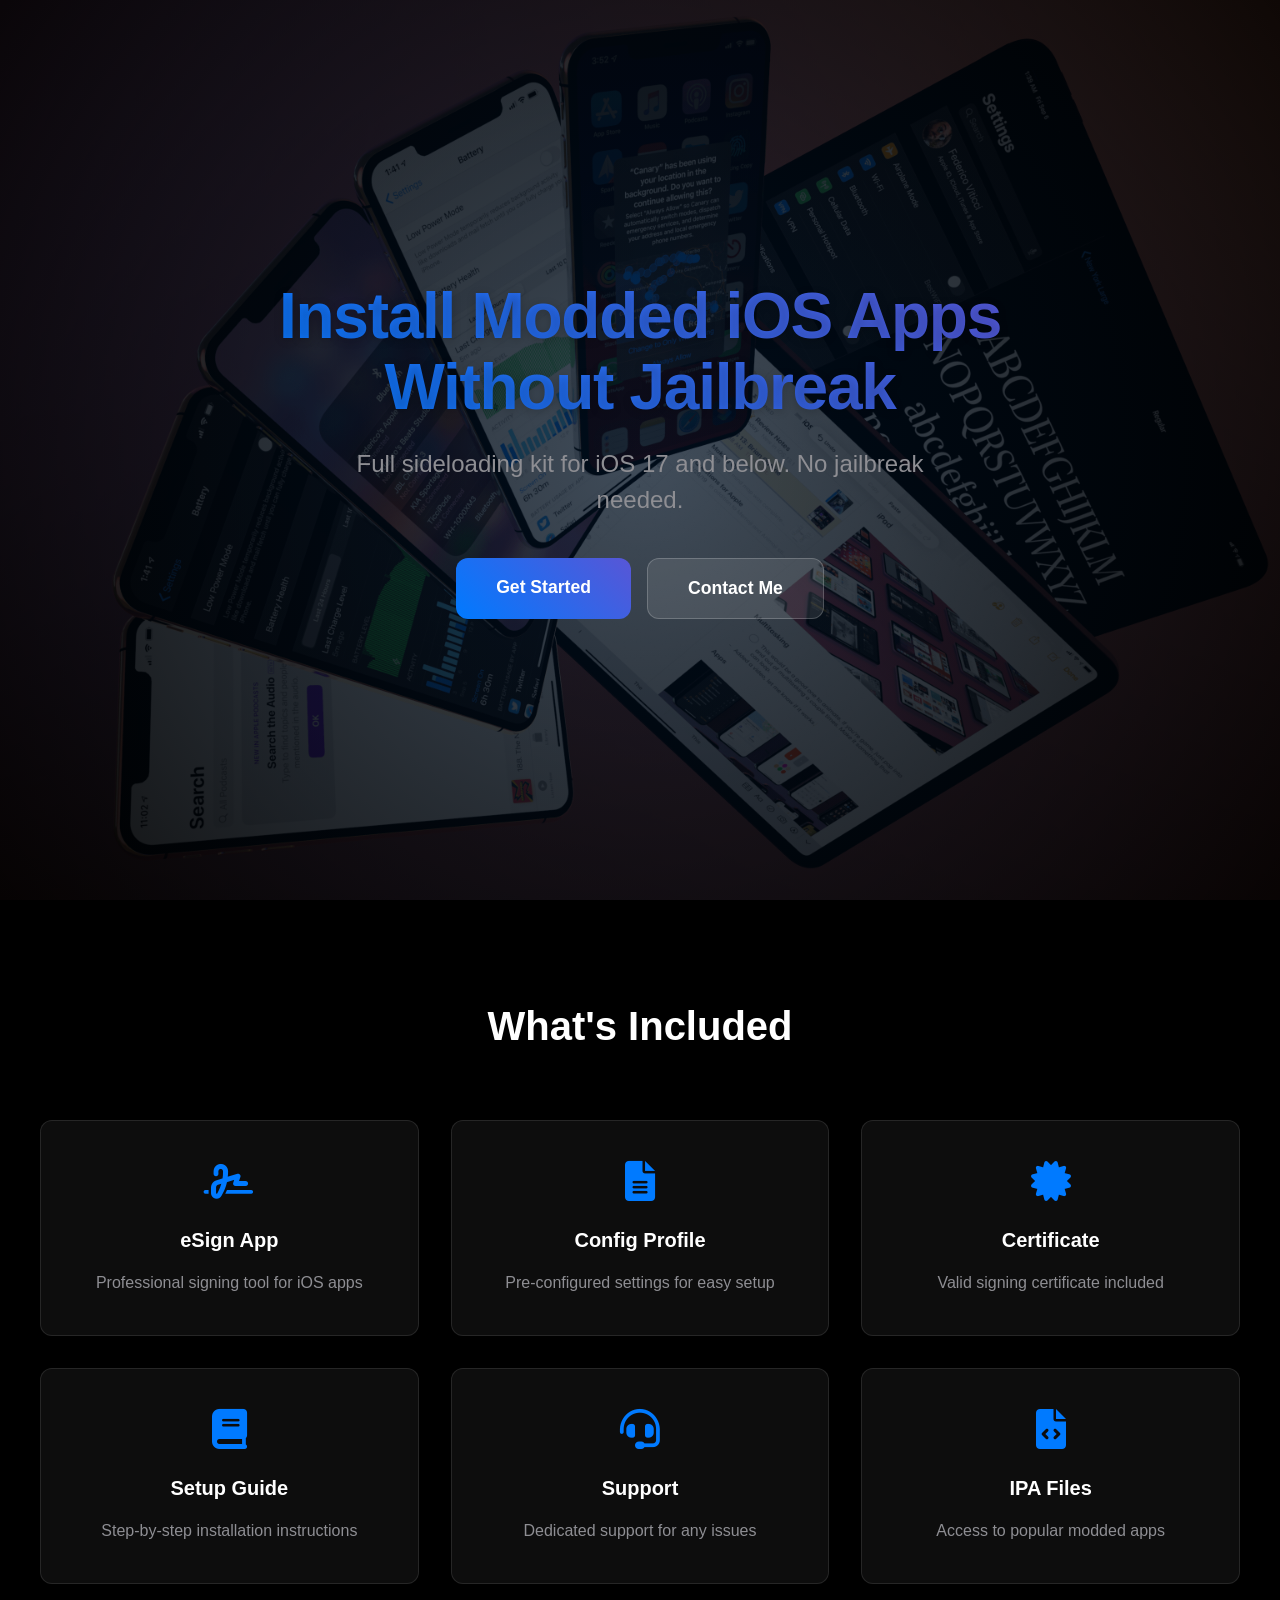
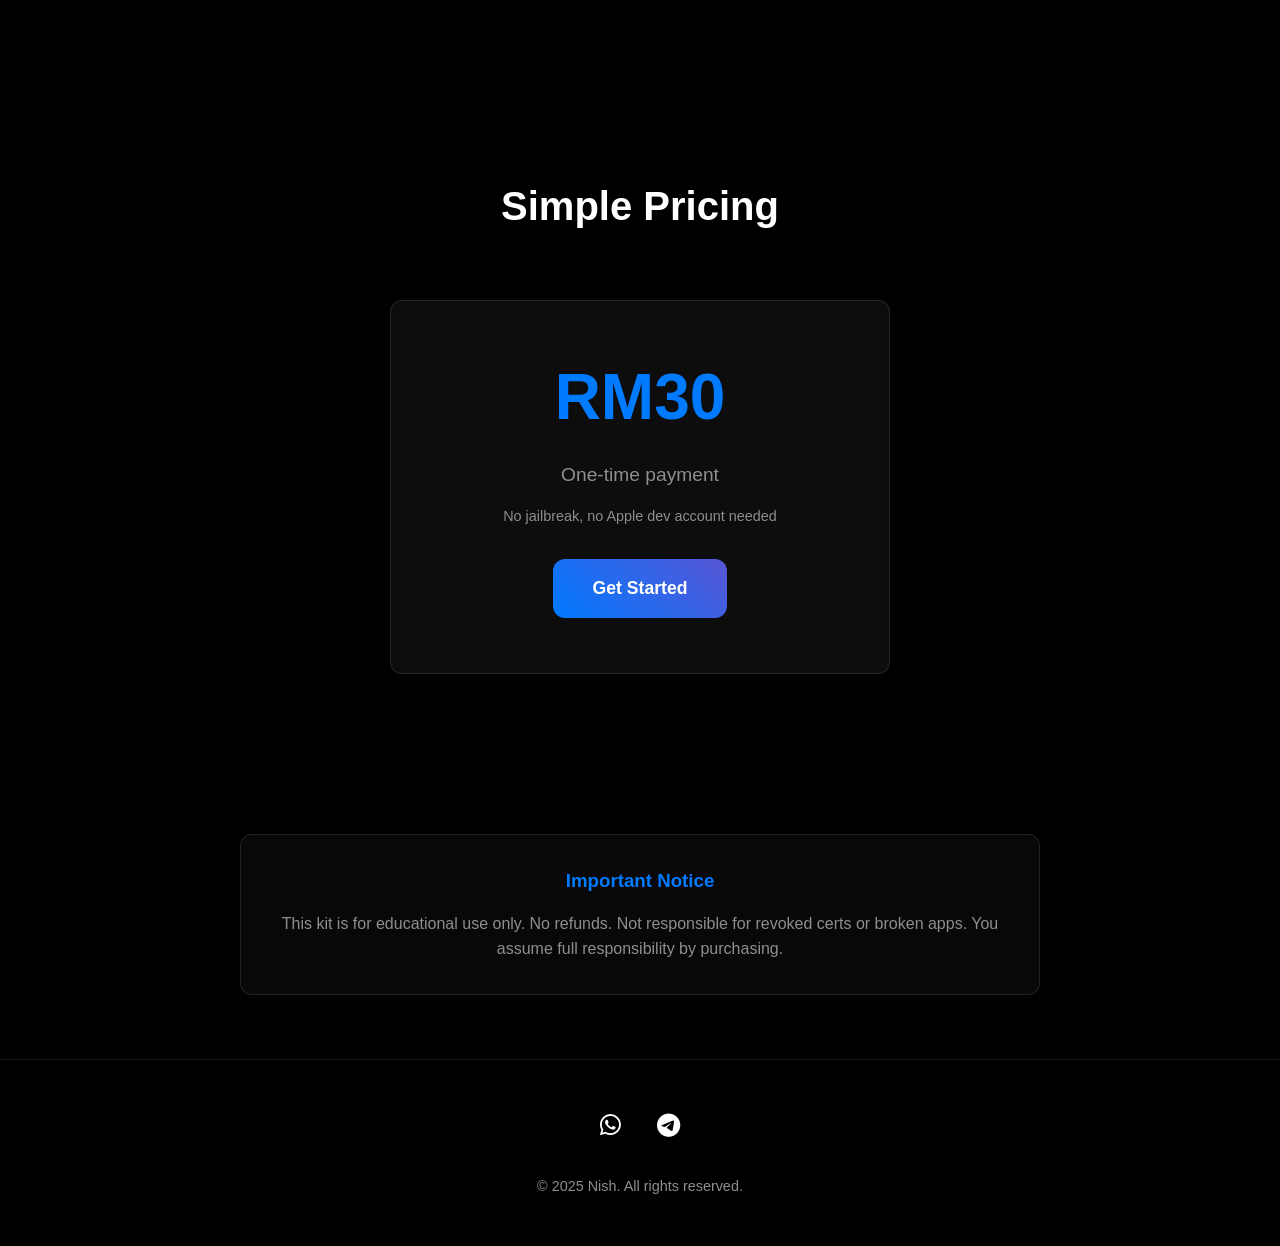
==== commit 16892f3a: "ok" ====
--- a/index.html
+++ b/index.html
@@ -12,7 +12,10 @@
         <div class="hero-content">
             <h1>Install Modded iOS Apps Without Jailbreak</h1>
             <p class="subtitle">Full sideloading kit for iOS 17 and below. No jailbreak needed.</p>
-            <a href="https://wa.me/60138343431" class="cta-button">Start Now</a>
+            <div class="hero-buttons">
+                <a href="guide.html" class="cta-button">Get Started</a>
+                <a href="https://wa.me/60138343431" class="cta-button secondary">Contact Me</a>
+            </div>
         </div>
     </header>
 
@@ -58,7 +61,7 @@
             <div class="price">RM30</div>
             <p class="price-subtitle">One-time payment</p>
             <p class="price-note">No jailbreak, no Apple dev account needed</p>
-            <a href="https://wa.me/60138343431" class="cta-button">Get Started</a>
+            <a href="guide.html" class="cta-button">Get Started</a>
         </div>
     </section>
 
--- a/styles.css
+++ b/styles.css
@@ -76,6 +76,13 @@
     max-width: 600px;
     margin-left: auto;
     margin-right: auto;
+}
+
+.hero-buttons {
+    display: flex;
+    gap: 1rem;
+    justify-content: center;
+    flex-wrap: wrap;
 }
 
 /* Buttons */
@@ -95,6 +102,11 @@
     overflow: hidden;
 }
 
+.cta-button.secondary {
+    background: rgba(255, 255, 255, 0.1);
+    border: 1px solid rgba(255, 255, 255, 0.2);
+}
+
 .cta-button::before {
     content: '';
     position: absolute;
@@ -111,6 +123,11 @@
     opacity: 1;
 }
 
+.cta-button.secondary:hover {
+    background: rgba(255, 255, 255, 0.15);
+    border-color: rgba(255, 255, 255, 0.3);
+}
+
 .cta-button span {
     position: relative;
     z-index: 1;
@@ -344,6 +361,14 @@
     .price {
         font-size: 3rem;
     }
+
+    .hero-buttons {
+        flex-direction: column;
+    }
+
+    .hero-buttons .cta-button {
+        width: 100%;
+    }
 }
 
 @media (max-width: 900px) {
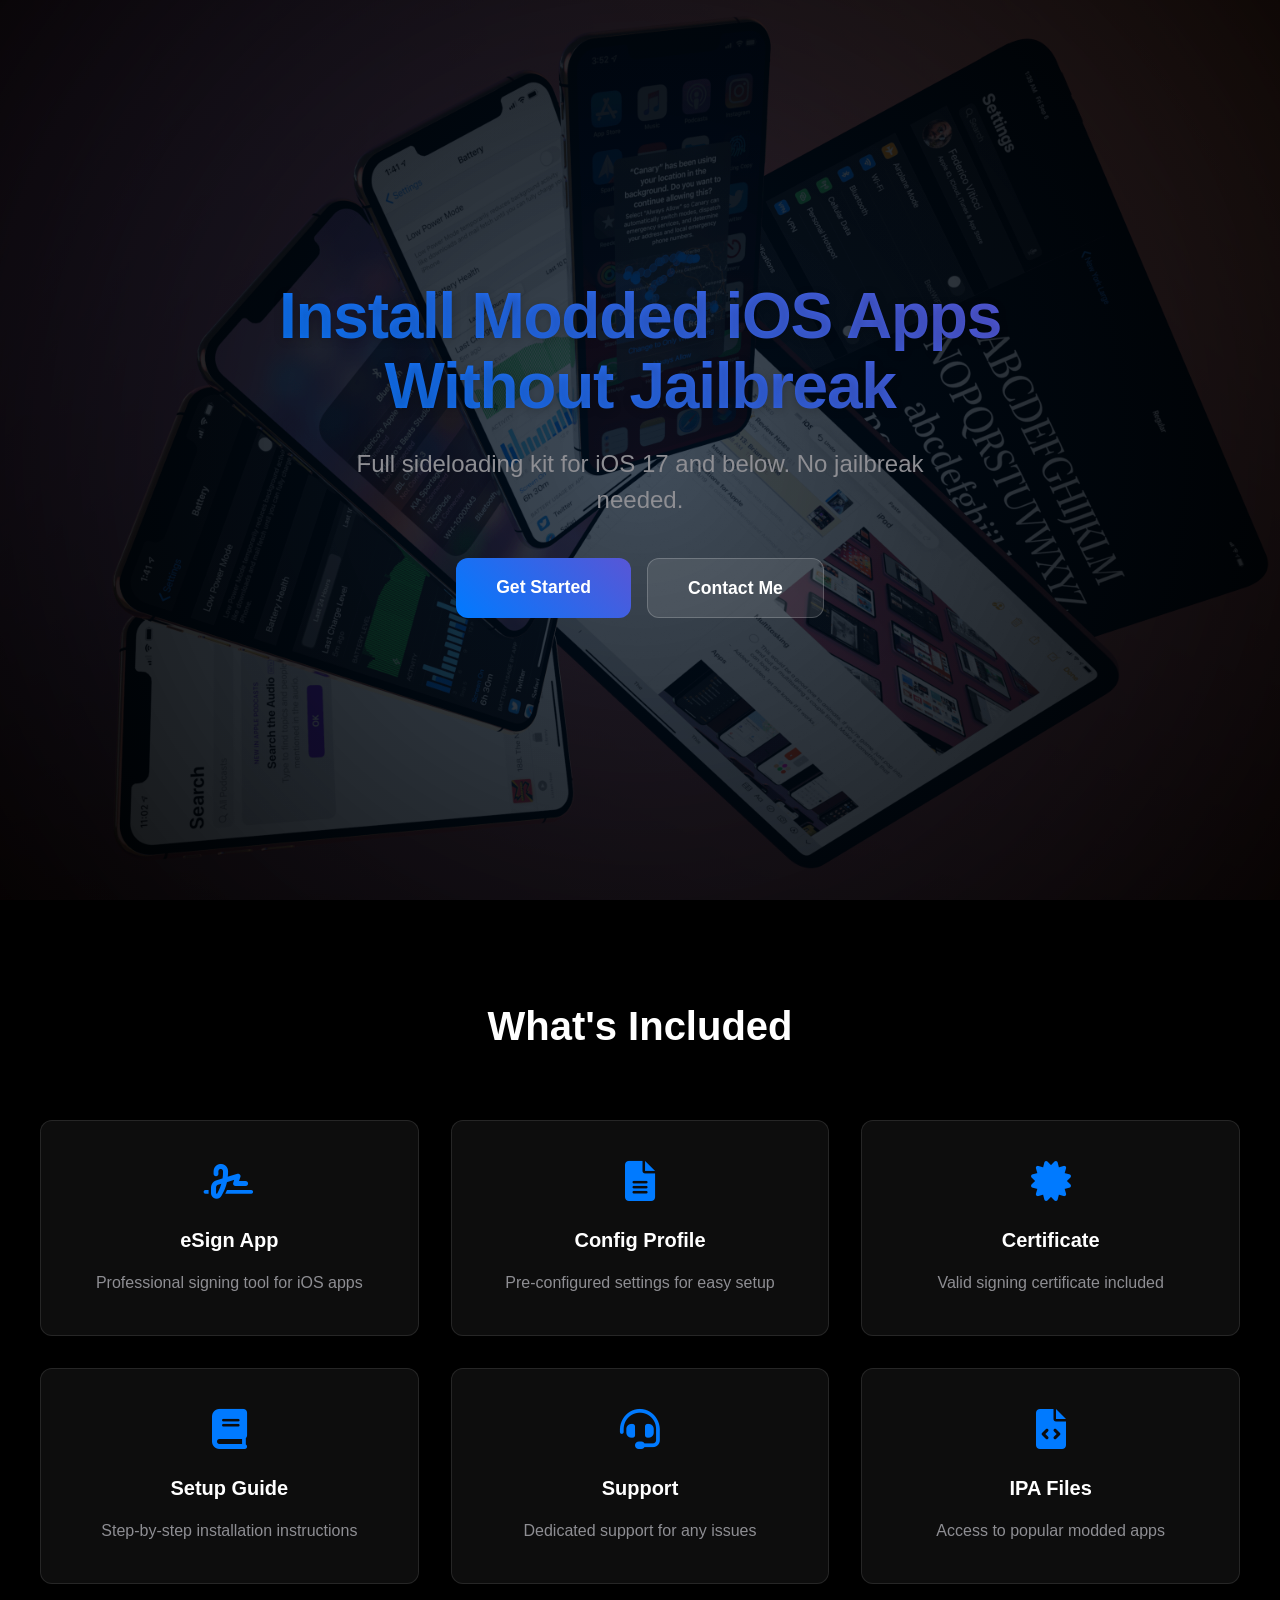
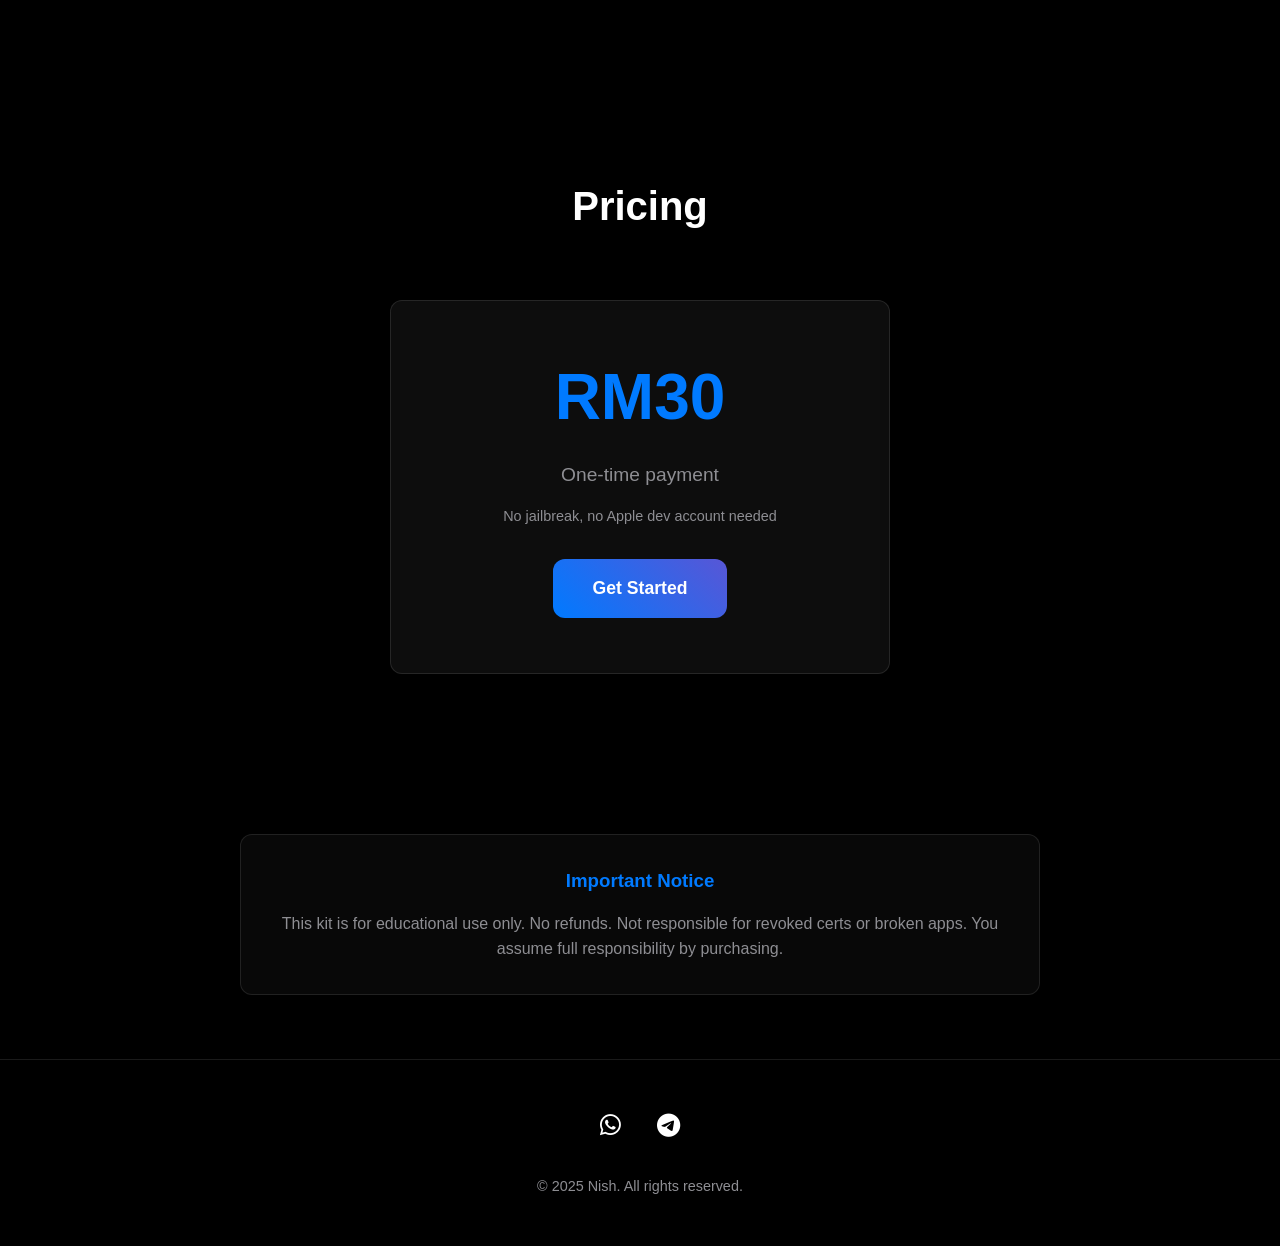
==== commit 3ecc8880: "ok" ====
--- a/index.html
+++ b/index.html
@@ -1,87 +1,87 @@
-<!DOCTYPE html>
-<html lang="en">
-<head>
-    <meta charset="UTF-8">
-    <meta name="viewport" content="width=device-width, initial-scale=1.0">
-    <title>iOS Sideloading Kit - Install Modded Apps Without Jailbreak</title>
-    <link rel="stylesheet" href="styles.css">
-    <link rel="stylesheet" href="https://cdnjs.cloudflare.com/ajax/libs/font-awesome/6.0.0/css/all.min.css">
-</head>
-<body>
-    <header class="hero">
-        <div class="hero-content">
-            <h1>Install Modded iOS Apps Without Jailbreak</h1>
-            <p class="subtitle">Full sideloading kit for iOS 17 and below. No jailbreak needed.</p>
-            <div class="hero-buttons">
-                <a href="guide.html" class="cta-button">Get Started</a>
-                <a href="https://wa.me/60138343431" class="cta-button secondary">Contact Me</a>
-            </div>
-        </div>
-    </header>
-
-    <section id="features" class="features">
-        <h2>What's Included</h2>
-        <div class="features-grid">
-            <div class="feature-card">
-                <i class="fas fa-signature"></i>
-                <h3>eSign App</h3>
-                <p>Professional signing tool for iOS apps</p>
-            </div>
-            <div class="feature-card">
-                <i class="fas fa-file-alt"></i>
-                <h3>Config Profile</h3>
-                <p>Pre-configured settings for easy setup</p>
-            </div>
-            <div class="feature-card">
-                <i class="fas fa-certificate"></i>
-                <h3>Certificate</h3>
-                <p>Valid signing certificate included</p>
-            </div>
-            <div class="feature-card">
-                <i class="fas fa-book"></i>
-                <h3>Setup Guide</h3>
-                <p>Step-by-step installation instructions</p>
-            </div>
-            <div class="feature-card">
-                <i class="fas fa-headset"></i>
-                <h3>Support</h3>
-                <p>Dedicated support for any issues</p>
-            </div>
-            <div class="feature-card">
-                <i class="fas fa-file-code"></i>
-                <h3>IPA Files</h3>
-                <p>Access to popular modded apps</p>
-            </div>
-        </div>
-    </section>
-
-    <section id="pricing" class="pricing">
-        <h2>Simple Pricing</h2>
-        <div class="price-card">
-            <div class="price">RM30</div>
-            <p class="price-subtitle">One-time payment</p>
-            <p class="price-note">No jailbreak, no Apple dev account needed</p>
-            <a href="guide.html" class="cta-button">Get Started</a>
-        </div>
-    </section>
-
-    <section class="disclaimer">
-        <div class="disclaimer-box">
-            <h3>Important Notice</h3>
-            <p>This kit is for educational use only. No refunds. Not responsible for revoked certs or broken apps. You assume full responsibility by purchasing.</p>
-        </div>
-    </section>
-
-    <footer>
-        <div class="footer-content">
-            <div class="social-links">
-                <a href="https://wa.me/60138343431"><i class="fab fa-whatsapp"></i></a>
-                <a href="https://t.me/Nishhooi"><i class="fab fa-telegram"></i></a>
-            </div>
-            <p class="copyright">© 2025 Nish. All rights reserved.</p>
-        </div>
-    </footer>
-
-    <script src="script.js"></script>
-</body>
+<!DOCTYPE html>
+<html lang="en">
+<head>
+    <meta charset="UTF-8">
+    <meta name="viewport" content="width=device-width, initial-scale=1.0">
+    <title>iOS Sideloading Kit - Install Modded Apps Without Jailbreak</title>
+    <link rel="stylesheet" href="styles.css">
+    <link rel="stylesheet" href="https://cdnjs.cloudflare.com/ajax/libs/font-awesome/6.0.0/css/all.min.css">
+</head>
+<body>
+    <header class="hero">
+        <div class="hero-content">
+            <h1>Install Modded iOS Apps Without Jailbreak</h1>
+            <p class="subtitle">Full sideloading kit for iOS 17 and below. No jailbreak needed.</p>
+            <div class="hero-buttons">
+                <a href="guide.html" class="cta-button">Get Started</a>
+                <a href="https://wa.me/60138343431" class="cta-button secondary">Contact Me</a>
+            </div>
+        </div>
+    </header>
+
+    <section id="features" class="features">
+        <h2>What's Included</h2>
+        <div class="features-grid">
+            <div class="feature-card">
+                <i class="fas fa-signature"></i>
+                <h3>eSign App</h3>
+                <p>Professional signing tool for iOS apps</p>
+            </div>
+            <div class="feature-card">
+                <i class="fas fa-file-alt"></i>
+                <h3>Config Profile</h3>
+                <p>Pre-configured settings for easy setup</p>
+            </div>
+            <div class="feature-card">
+                <i class="fas fa-certificate"></i>
+                <h3>Certificate</h3>
+                <p>Valid signing certificate included</p>
+            </div>
+            <div class="feature-card">
+                <i class="fas fa-book"></i>
+                <h3>Setup Guide</h3>
+                <p>Step-by-step installation instructions</p>
+            </div>
+            <div class="feature-card">
+                <i class="fas fa-headset"></i>
+                <h3>Support</h3>
+                <p>Dedicated support for any issues</p>
+            </div>
+            <div class="feature-card">
+                <i class="fas fa-file-code"></i>
+                <h3>IPA Files</h3>
+                <p>Access to popular modded apps</p>
+            </div>
+        </div>
+    </section>
+
+    <section id="pricing" class="pricing">
+        <h2>Pricing</h2>
+        <div class="price-card">
+            <div class="price">RM30</div>
+            <p class="price-subtitle">One-time payment</p>
+            <p class="price-note">No jailbreak, no Apple dev account needed</p>
+            <a href="guide.html" class="cta-button">Get Started</a>
+        </div>
+    </section>
+
+    <section class="disclaimer">
+        <div class="disclaimer-box">
+            <h3>Important Notice</h3>
+            <p>This kit is for educational use only. No refunds. Not responsible for revoked certs or broken apps. You assume full responsibility by purchasing.</p>
+        </div>
+    </section>
+
+    <footer>
+        <div class="footer-content">
+            <div class="social-links">
+                <a href="https://wa.me/60138343431"><i class="fab fa-whatsapp"></i></a>
+                <a href="https://t.me/Nishhooi"><i class="fab fa-telegram"></i></a>
+            </div>
+            <p class="copyright">© 2025 Nish. All rights reserved.</p>
+        </div>
+    </footer>
+
+    <script src="script.js"></script>
+</body>
 </html> 
--- a/styles.css
+++ b/styles.css
@@ -1,408 +1,454 @@
-:root {
-    --primary-color: #007AFF;
-    --secondary-color: #5856D6;
-    --background-dark: #000000;
-    --text-color: #FFFFFF;
-    --text-secondary: #8E8E93;
-    --card-bg: rgba(255, 255, 255, 0.05);
-    --transition: all 0.3s cubic-bezier(0.4, 0, 0.2, 1);
-    --border-radius: 12px;
-    --spacing-unit: 1rem;
-}
-
-* {
-    margin: 0;
-    padding: 0;
-    box-sizing: border-box;
-}
-
-body {
-    font-family: -apple-system, BlinkMacSystemFont, 'Inter', 'Segoe UI', Roboto, Helvetica, Arial, sans-serif;
-    background-color: var(--background-dark);
-    color: var(--text-color);
-    line-height: 1.5;
-    -webkit-font-smoothing: antialiased;
-    -moz-osx-font-smoothing: grayscale;
-}
-
-/* Hero Section */
-.hero {
-    min-height: 100vh;
-    background: linear-gradient(rgba(0, 0, 0, 0.7), rgba(0, 0, 0, 0.7)),
-                url('assets/hero5.png') center/cover;
-    backdrop-filter: blur(10px);
-    display: flex;
-    align-items: center;
-    justify-content: center;
-    text-align: center;
-    padding: 2rem;
-    position: relative;
-    overflow: hidden;
-}
-
-.hero::before {
-    content: '';
-    position: absolute;
-    top: 0;
-    left: 0;
-    right: 0;
-    bottom: 0;
-    background: radial-gradient(circle at center, rgba(0, 122, 255, 0.1) 0%, rgba(0, 0, 0, 0.8) 100%);
-    z-index: 1;
-}
-
-.hero-content {
-    max-width: 800px;
-    position: relative;
-    z-index: 2;
-}
-
-.hero h1 {
-    font-size: clamp(2.5rem, 5vw, 4.2rem);
-    margin-bottom: 1.5rem;
-    font-weight: 700;
-    letter-spacing: -0.02em;
-    line-height: 1.1;
-    background: linear-gradient(45deg, var(--primary-color), var(--secondary-color));
-    -webkit-background-clip: text;
-    -webkit-text-fill-color: transparent;
-    text-shadow: 0 2px 10px rgba(0, 0, 0, 0.2);
-}
-
-.subtitle {
-    font-size: clamp(1.2rem, 2vw, 1.5rem);
-    color: var(--text-secondary);
-    margin-bottom: 2.5rem;
-    max-width: 600px;
-    margin-left: auto;
-    margin-right: auto;
-}
-
-.hero-buttons {
-    display: flex;
-    gap: 1rem;
-    justify-content: center;
-    flex-wrap: wrap;
-}
-
-/* Buttons */
-.cta-button {
-    display: inline-block;
-    padding: 1rem 2.5rem;
-    background: linear-gradient(45deg, var(--primary-color), var(--secondary-color));
-    color: white;
-    text-decoration: none;
-    border-radius: var(--border-radius);
-    font-weight: 600;
-    font-size: 1.1rem;
-    transition: var(--transition);
-    border: none;
-    cursor: pointer;
-    position: relative;
-    overflow: hidden;
-}
-
-.cta-button.secondary {
-    background: rgba(255, 255, 255, 0.1);
-    border: 1px solid rgba(255, 255, 255, 0.2);
-}
-
-.cta-button::before {
-    content: '';
-    position: absolute;
-    top: 0;
-    left: 0;
-    width: 100%;
-    height: 100%;
-    background: linear-gradient(45deg, var(--secondary-color), var(--primary-color));
-    opacity: 0;
-    transition: var(--transition);
-}
-
-.cta-button:hover::before {
-    opacity: 1;
-}
-
-.cta-button.secondary:hover {
-    background: rgba(255, 255, 255, 0.15);
-    border-color: rgba(255, 255, 255, 0.3);
-}
-
-.cta-button span {
-    position: relative;
-    z-index: 1;
-}
-
-/* Features Section */
-.features {
-    padding: 6rem 2rem;
-    background-color: var(--background-dark);
-}
-
-.features h2 {
-    text-align: center;
-    margin-bottom: 4rem;
-    font-size: clamp(2rem, 4vw, 2.5rem);
-    font-weight: 700;
-}
-
-.features-grid {
-    display: grid;
-    grid-template-columns: repeat(auto-fit, minmax(280px, 1fr));
-    gap: 2rem;
-    max-width: 1200px;
-    margin: 0 auto;
-}
-
-.feature-card {
-    background-color: var(--card-bg);
-    padding: 2.5rem 2rem;
-    border-radius: var(--border-radius);
-    text-align: center;
-    transition: var(--transition);
-    backdrop-filter: blur(10px);
-    border: 1px solid rgba(255, 255, 255, 0.1);
-}
-
-.feature-card:hover {
-    transform: translateY(-5px);
-    background-color: rgba(255, 255, 255, 0.08);
-}
-
-.feature-card i {
-    font-size: 2.5rem;
-    color: var(--primary-color);
-    margin-bottom: 1.5rem;
-}
-
-.feature-card h3 {
-    font-size: 1.25rem;
-    margin-bottom: 1rem;
-    font-weight: 600;
-}
-
-.feature-card p {
-    color: var(--text-secondary);
-    font-size: 1rem;
-}
-
-/* Steps Section */
-.steps {
-    padding: 5rem 2rem;
-    background-color: var(--card-bg);
-}
-
-.steps h2 {
-    text-align: center;
-    margin-bottom: 3rem;
-    font-size: 2.5rem;
-}
-
-.steps-container {
-    display: grid;
-    grid-template-columns: repeat(auto-fit, minmax(250px, 1fr));
-    gap: 2rem;
-    max-width: 1200px;
-    margin: 0 auto;
-}
-
-.step {
-    text-align: center;
-    position: relative;
-}
-
-.step-number {
-    width: 40px;
-    height: 40px;
-    background: linear-gradient(45deg, var(--primary-color), var(--secondary-color));
-    border-radius: 50%;
-    display: flex;
-    align-items: center;
-    justify-content: center;
-    margin: 0 auto 1rem;
-    font-weight: bold;
-}
-
-.step i {
-    font-size: 2rem;
-    color: var(--primary-color);
-    margin-bottom: 1rem;
-}
-
-/* Pricing Section */
-.pricing {
-    padding: 6rem 2rem;
-    background-color: var(--background-dark);
-}
-
-.pricing h2 {
-    text-align: center;
-    margin-bottom: 4rem;
-    font-size: clamp(2rem, 4vw, 2.5rem);
-    font-weight: 700;
-}
-
-.price-card {
-    background-color: var(--card-bg);
-    padding: 3rem;
-    border-radius: var(--border-radius);
-    text-align: center;
-    max-width: 500px;
-    margin: 0 auto;
-    transition: var(--transition);
-    backdrop-filter: blur(10px);
-    border: 1px solid rgba(255, 255, 255, 0.1);
-}
-
-.price-card:hover {
-    transform: scale(1.02);
-    background-color: rgba(255, 255, 255, 0.08);
-}
-
-.price {
-    font-size: clamp(3rem, 6vw, 4rem);
-    font-weight: 700;
-    color: var(--primary-color);
-    margin-bottom: 1rem;
-}
-
-.price-subtitle {
-    font-size: 1.2rem;
-    color: var(--text-secondary);
-    margin-bottom: 1rem;
-}
-
-.price-note {
-    font-size: 0.9rem;
-    color: var(--text-secondary);
-    margin-bottom: 2rem;
-}
-
-/* Disclaimer Section */
-.disclaimer {
-    padding: 4rem 2rem;
-    background-color: var(--background-dark);
-}
-
-.disclaimer-box {
-    max-width: 800px;
-    margin: 0 auto;
-    padding: 2rem;
-    background-color: rgba(255, 255, 255, 0.03);
-    border-radius: var(--border-radius);
-    text-align: center;
-    border: 1px solid rgba(255, 255, 255, 0.1);
-}
-
-.disclaimer-box h3 {
-    margin-bottom: 1rem;
-    color: var(--primary-color);
-    font-weight: 600;
-}
-
-.disclaimer-box p {
-    color: var(--text-secondary);
-    line-height: 1.6;
-}
-
-/* Footer */
-footer {
-    background-color: var(--background-dark);
-    padding: 3rem 2rem;
-    text-align: center;
-    border-top: 1px solid rgba(255, 255, 255, 0.1);
-}
-
-.footer-content {
-    max-width: 1200px;
-    margin: 0 auto;
-}
-
-.social-links {
-    margin-bottom: 2rem;
-}
-
-.social-links a {
-    color: var(--text-color);
-    font-size: 1.5rem;
-    margin: 0 1rem;
-    transition: var(--transition);
-    display: inline-block;
-}
-
-.social-links a:hover {
-    color: var(--primary-color);
-    transform: translateY(-3px);
-}
-
-.copyright {
-    color: var(--text-secondary);
-    font-size: 0.9rem;
-}
-
-/* Responsive Design */
-@media (max-width: 768px) {
-    .hero h1 {
-        font-size: 2.5rem;
-    }
-
-    .subtitle {
-        font-size: 1.2rem;
-    }
-
-    .features-grid {
-        grid-template-columns: 1fr;
-    }
-
-    .price-card {
-        padding: 2rem;
-    }
-
-    .price {
-        font-size: 3rem;
-    }
-
-    .hero-buttons {
-        flex-direction: column;
-    }
-
-    .hero-buttons .cta-button {
-        width: 100%;
-    }
-}
-
-@media (max-width: 900px) {
-    .hero {
-        background-attachment: scroll;
-    }
-}
-
-/* Animations */
-@keyframes fadeIn {
-    from {
-        opacity: 0;
-        transform: translateY(20px);
-    }
-    to {
-        opacity: 1;
-        transform: translateY(0);
-    }
-}
-
-.feature-card,
-.step,
-.price-card,
-.disclaimer-box {
-    animation: fadeIn 0.6s ease-out forwards;
-}
-
-section {
-    opacity: 0;
-    transform: translateY(20px);
-    transition: opacity 0.6s ease-out, transform 0.6s ease-out;
-}
-
-section.visible {
-    opacity: 1;
-    transform: translateY(0);
+:root {
+    --primary-color: #007AFF;
+    --secondary-color: #5856D6;
+    --background-dark: #000000;
+    --text-color: #FFFFFF;
+    --text-secondary: #8E8E93;
+    --card-bg: rgba(255, 255, 255, 0.05);
+    --transition: all 0.3s cubic-bezier(0.4, 0, 0.2, 1);
+    --border-radius: 12px;
+    --spacing-unit: 1rem;
+}
+
+* {
+    margin: 0;
+    padding: 0;
+    box-sizing: border-box;
+}
+
+body {
+    font-family: -apple-system, BlinkMacSystemFont, 'Inter', 'Segoe UI', Roboto, Helvetica, Arial, sans-serif;
+    background-color: var(--background-dark);
+    color: var(--text-color);
+    line-height: 1.5;
+    -webkit-font-smoothing: antialiased;
+    -moz-osx-font-smoothing: grayscale;
+}
+
+/* Hero Section */
+.hero {
+    min-height: 100vh;
+    position: relative;
+    overflow: hidden;
+    display: flex;
+    align-items: center;
+    justify-content: center;
+    text-align: center;
+    padding: 2rem;
+}
+
+.hero::before {
+    content: '';
+    position: absolute;
+    top: 0;
+    left: 0;
+    right: 0;
+    bottom: 0;
+    background: linear-gradient(rgba(0, 0, 0, 0.7), rgba(0, 0, 0, 0.7)),
+                url('assets/hero5.png') center/cover;
+    background-attachment: fixed;
+    background-size: cover;
+    z-index: -2;
+    transform: translateZ(0);
+    will-change: transform;
+}
+
+.hero::after {
+    content: '';
+    position: absolute;
+    top: 0;
+    left: 0;
+    right: 0;
+    bottom: 0;
+    background: radial-gradient(circle at center, rgba(0, 122, 255, 0.1) 0%, rgba(0, 0, 0, 0.8) 100%);
+    z-index: -1;
+}
+
+.hero-content {
+    max-width: 800px;
+    position: relative;
+    z-index: 2;
+    transform: translateZ(0);
+    will-change: transform;
+}
+
+.hero h1 {
+    font-size: clamp(2.5rem, 5vw, 4.2rem);
+    margin-bottom: 1.5rem;
+    font-weight: 700;
+    letter-spacing: -0.02em;
+    line-height: 1.1;
+    background: linear-gradient(45deg, var(--primary-color), var(--secondary-color));
+    -webkit-background-clip: text;
+    -webkit-text-fill-color: transparent;
+    text-shadow: 0 2px 10px rgba(0, 0, 0, 0.2);
+}
+
+.subtitle {
+    font-size: clamp(1.2rem, 2vw, 1.5rem);
+    color: var(--text-secondary);
+    margin-bottom: 2.5rem;
+    max-width: 600px;
+    margin-left: auto;
+    margin-right: auto;
+}
+
+.hero-buttons {
+    display: flex;
+    gap: 1rem;
+    justify-content: center;
+    flex-wrap: wrap;
+}
+
+/* Buttons */
+.cta-button {
+    display: inline-block;
+    padding: 1rem 2.5rem;
+    background: linear-gradient(45deg, var(--primary-color), var(--secondary-color));
+    color: white;
+    text-decoration: none;
+    border-radius: var(--border-radius);
+    font-weight: 600;
+    font-size: 1.1rem;
+    transition: var(--transition);
+    border: none;
+    cursor: pointer;
+    position: relative;
+    overflow: hidden;
+}
+
+.cta-button.secondary {
+    background: rgba(255, 255, 255, 0.1);
+    border: 1px solid rgba(255, 255, 255, 0.2);
+}
+
+.cta-button::before {
+    content: '';
+    position: absolute;
+    top: 0;
+    left: 0;
+    width: 100%;
+    height: 100%;
+    background: linear-gradient(45deg, var(--secondary-color), var(--primary-color));
+    opacity: 0;
+    transition: var(--transition);
+}
+
+.cta-button:hover::before {
+    opacity: 1;
+}
+
+.cta-button.secondary:hover {
+    background: rgba(255, 255, 255, 0.15);
+    border-color: rgba(255, 255, 255, 0.3);
+}
+
+.cta-button span {
+    position: relative;
+    z-index: 1;
+}
+
+/* Features Section */
+.features {
+    padding: 6rem 2rem;
+    background-color: var(--background-dark);
+}
+
+.features h2 {
+    text-align: center;
+    margin-bottom: 4rem;
+    font-size: clamp(2rem, 4vw, 2.5rem);
+    font-weight: 700;
+}
+
+.features-grid {
+    display: grid;
+    grid-template-columns: repeat(auto-fit, minmax(280px, 1fr));
+    gap: 2rem;
+    max-width: 1200px;
+    margin: 0 auto;
+}
+
+.feature-card {
+    background-color: var(--card-bg);
+    padding: 2.5rem 2rem;
+    border-radius: var(--border-radius);
+    text-align: center;
+    transition: var(--transition);
+    backdrop-filter: blur(10px);
+    border: 1px solid rgba(255, 255, 255, 0.1);
+}
+
+.feature-card:hover {
+    transform: translateY(-5px);
+    background-color: rgba(255, 255, 255, 0.08);
+}
+
+.feature-card i {
+    font-size: 2.5rem;
+    color: var(--primary-color);
+    margin-bottom: 1.5rem;
+}
+
+.feature-card h3 {
+    font-size: 1.25rem;
+    margin-bottom: 1rem;
+    font-weight: 600;
+}
+
+.feature-card p {
+    color: var(--text-secondary);
+    font-size: 1rem;
+}
+
+/* Steps Section */
+.steps {
+    padding: 5rem 2rem;
+    background-color: var(--card-bg);
+}
+
+.steps h2 {
+    text-align: center;
+    margin-bottom: 3rem;
+    font-size: 2.5rem;
+}
+
+.steps-container {
+    display: grid;
+    grid-template-columns: repeat(auto-fit, minmax(250px, 1fr));
+    gap: 2rem;
+    max-width: 1200px;
+    margin: 0 auto;
+}
+
+.step {
+    text-align: center;
+    position: relative;
+}
+
+.step-number {
+    width: 40px;
+    height: 40px;
+    background: linear-gradient(45deg, var(--primary-color), var(--secondary-color));
+    border-radius: 50%;
+    display: flex;
+    align-items: center;
+    justify-content: center;
+    margin: 0 auto 1rem;
+    font-weight: bold;
+}
+
+.step i {
+    font-size: 2rem;
+    color: var(--primary-color);
+    margin-bottom: 1rem;
+}
+
+/* Pricing Section */
+.pricing {
+    padding: 6rem 2rem;
+    background-color: var(--background-dark);
+}
+
+.pricing h2 {
+    text-align: center;
+    margin-bottom: 4rem;
+    font-size: clamp(2rem, 4vw, 2.5rem);
+    font-weight: 700;
+}
+
+.price-card {
+    background-color: var(--card-bg);
+    padding: 3rem;
+    border-radius: var(--border-radius);
+    text-align: center;
+    max-width: 500px;
+    margin: 0 auto;
+    transition: var(--transition);
+    backdrop-filter: blur(10px);
+    border: 1px solid rgba(255, 255, 255, 0.1);
+}
+
+.price-card:hover {
+    transform: scale(1.02);
+    background-color: rgba(255, 255, 255, 0.08);
+}
+
+.price {
+    font-size: clamp(3rem, 6vw, 4rem);
+    font-weight: 700;
+    color: var(--primary-color);
+    margin-bottom: 1rem;
+}
+
+.price-subtitle {
+    font-size: 1.2rem;
+    color: var(--text-secondary);
+    margin-bottom: 1rem;
+}
+
+.price-note {
+    font-size: 0.9rem;
+    color: var(--text-secondary);
+    margin-bottom: 2rem;
+}
+
+/* Disclaimer Section */
+.disclaimer {
+    padding: 4rem 2rem;
+    background-color: var(--background-dark);
+}
+
+.disclaimer-box {
+    max-width: 800px;
+    margin: 0 auto;
+    padding: 2rem;
+    background-color: rgba(255, 255, 255, 0.03);
+    border-radius: var(--border-radius);
+    text-align: center;
+    border: 1px solid rgba(255, 255, 255, 0.1);
+}
+
+.disclaimer-box h3 {
+    margin-bottom: 1rem;
+    color: var(--primary-color);
+    font-weight: 600;
+}
+
+.disclaimer-box p {
+    color: var(--text-secondary);
+    line-height: 1.6;
+}
+
+/* Footer */
+footer {
+    background-color: var(--background-dark);
+    padding: 3rem 2rem;
+    text-align: center;
+    border-top: 1px solid rgba(255, 255, 255, 0.1);
+}
+
+.footer-content {
+    max-width: 1200px;
+    margin: 0 auto;
+}
+
+.social-links {
+    margin-bottom: 2rem;
+}
+
+.social-links a {
+    color: var(--text-color);
+    font-size: 1.5rem;
+    margin: 0 1rem;
+    transition: var(--transition);
+    display: inline-block;
+}
+
+.social-links a:hover {
+    color: var(--primary-color);
+    transform: translateY(-3px);
+}
+
+.copyright {
+    color: var(--text-secondary);
+    font-size: 0.9rem;
+}
+
+/* Responsive Design */
+@media (min-width: 769px) {
+    .hero {
+        perspective: 1px;
+        transform-style: preserve-3d;
+    }
+
+    .hero::before {
+        transform: translateZ(-1px) scale(2);
+    }
+
+    .hero-content {
+        transform: translateZ(0);
+    }
+}
+
+@media (max-width: 768px) {
+    .hero::before {
+        background-attachment: scroll;
+        background-position: center;
+        background-size: cover;
+    }
+
+    .hero {
+        min-height: 100vh;
+        background: linear-gradient(rgba(0, 0, 0, 0.7), rgba(0, 0, 0, 0.7)),
+                    url('assets/hero5.png') center/cover;
+    }
+
+    .hero::before {
+        background: none;
+    }
+
+    .hero h1 {
+        font-size: 2.5rem;
+    }
+
+    .subtitle {
+        font-size: 1.2rem;
+    }
+
+    .features-grid {
+        grid-template-columns: 1fr;
+    }
+
+    .price-card {
+        padding: 2rem;
+    }
+
+    .price {
+        font-size: 3rem;
+    }
+
+    .hero-buttons {
+        flex-direction: column;
+    }
+
+    .hero-buttons .cta-button {
+        width: 100%;
+    }
+}
+
+@media (max-width: 900px) {
+    .hero {
+        background-attachment: scroll;
+    }
+}
+
+/* Animations */
+@keyframes fadeIn {
+    from {
+        opacity: 0;
+        transform: translateY(20px);
+    }
+    to {
+        opacity: 1;
+        transform: translateY(0);
+    }
+}
+
+.feature-card,
+.step,
+.price-card,
+.disclaimer-box {
+    animation: fadeIn 0.6s ease-out forwards;
+}
+
+section {
+    opacity: 0;
+    transform: translateY(20px);
+    transition: opacity 0.6s ease-out, transform 0.6s ease-out;
+}
+
+section.visible {
+    opacity: 1;
+    transform: translateY(0);
 } 
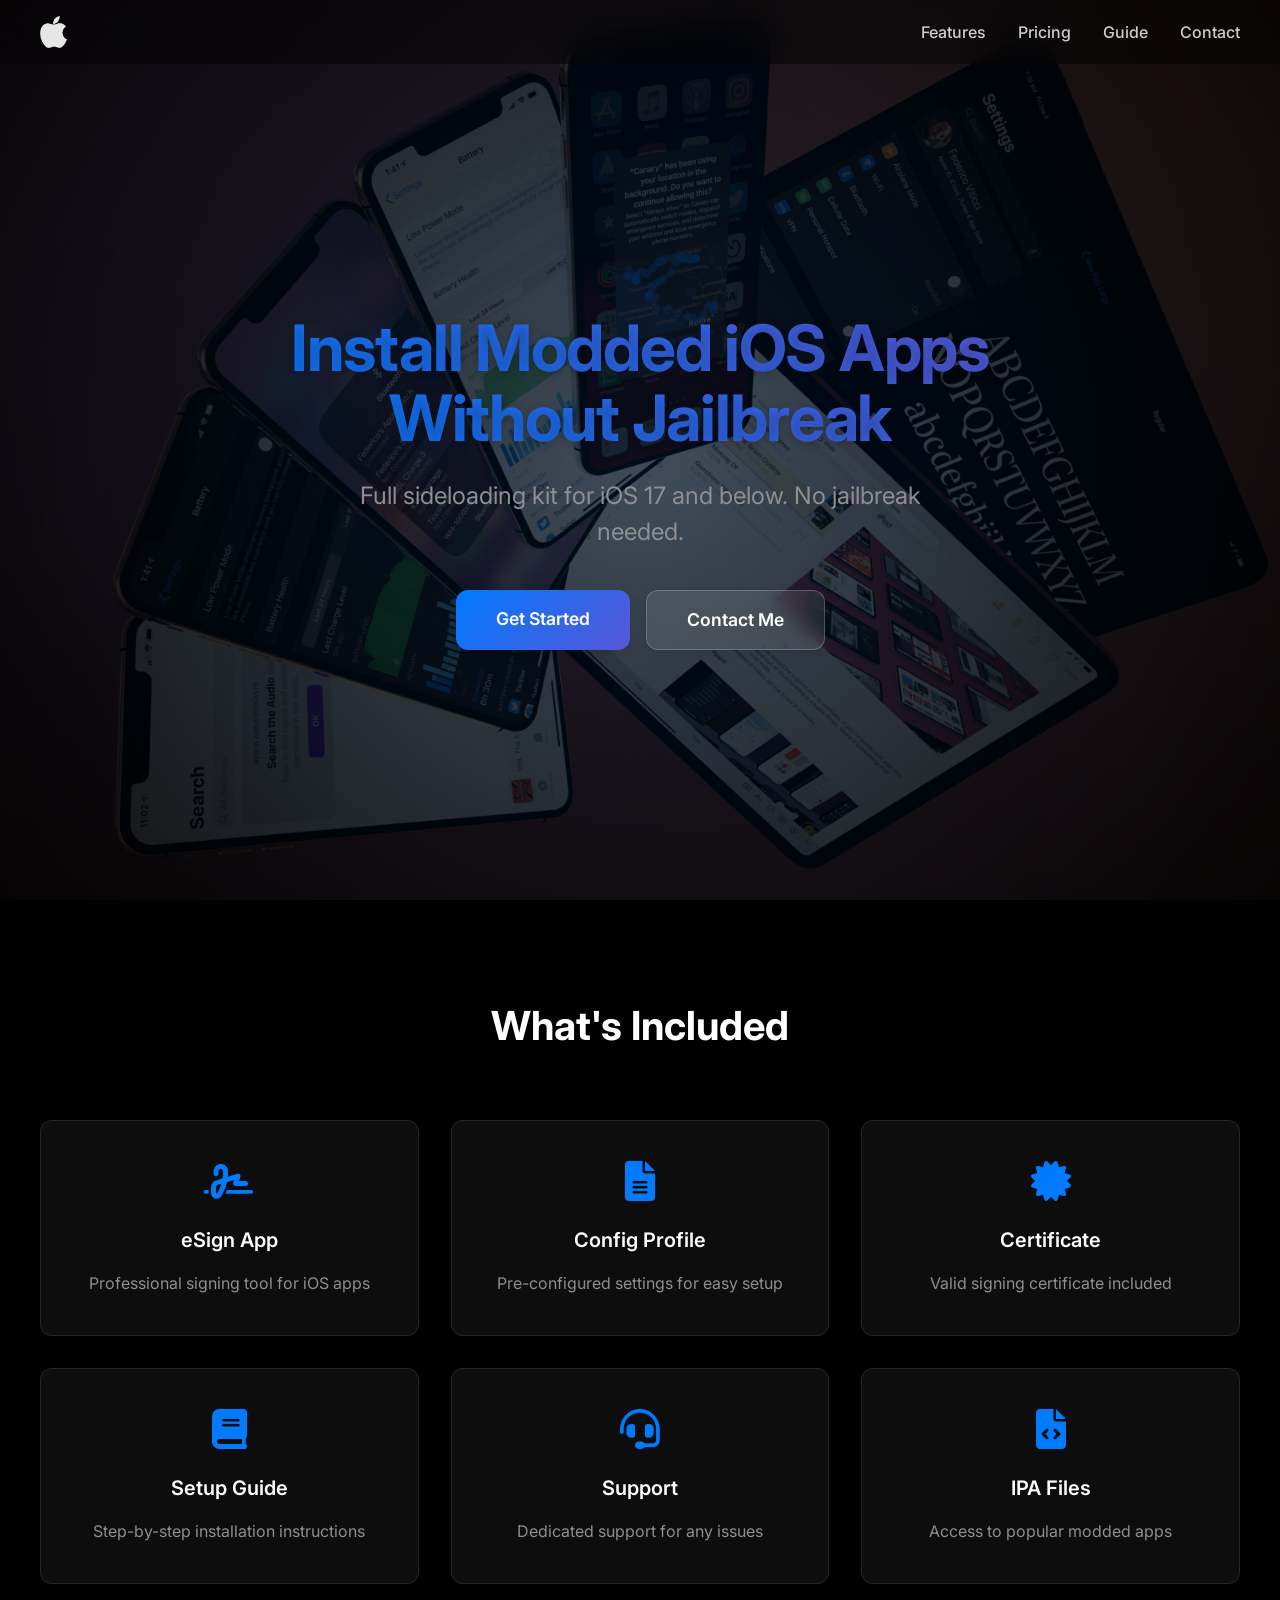
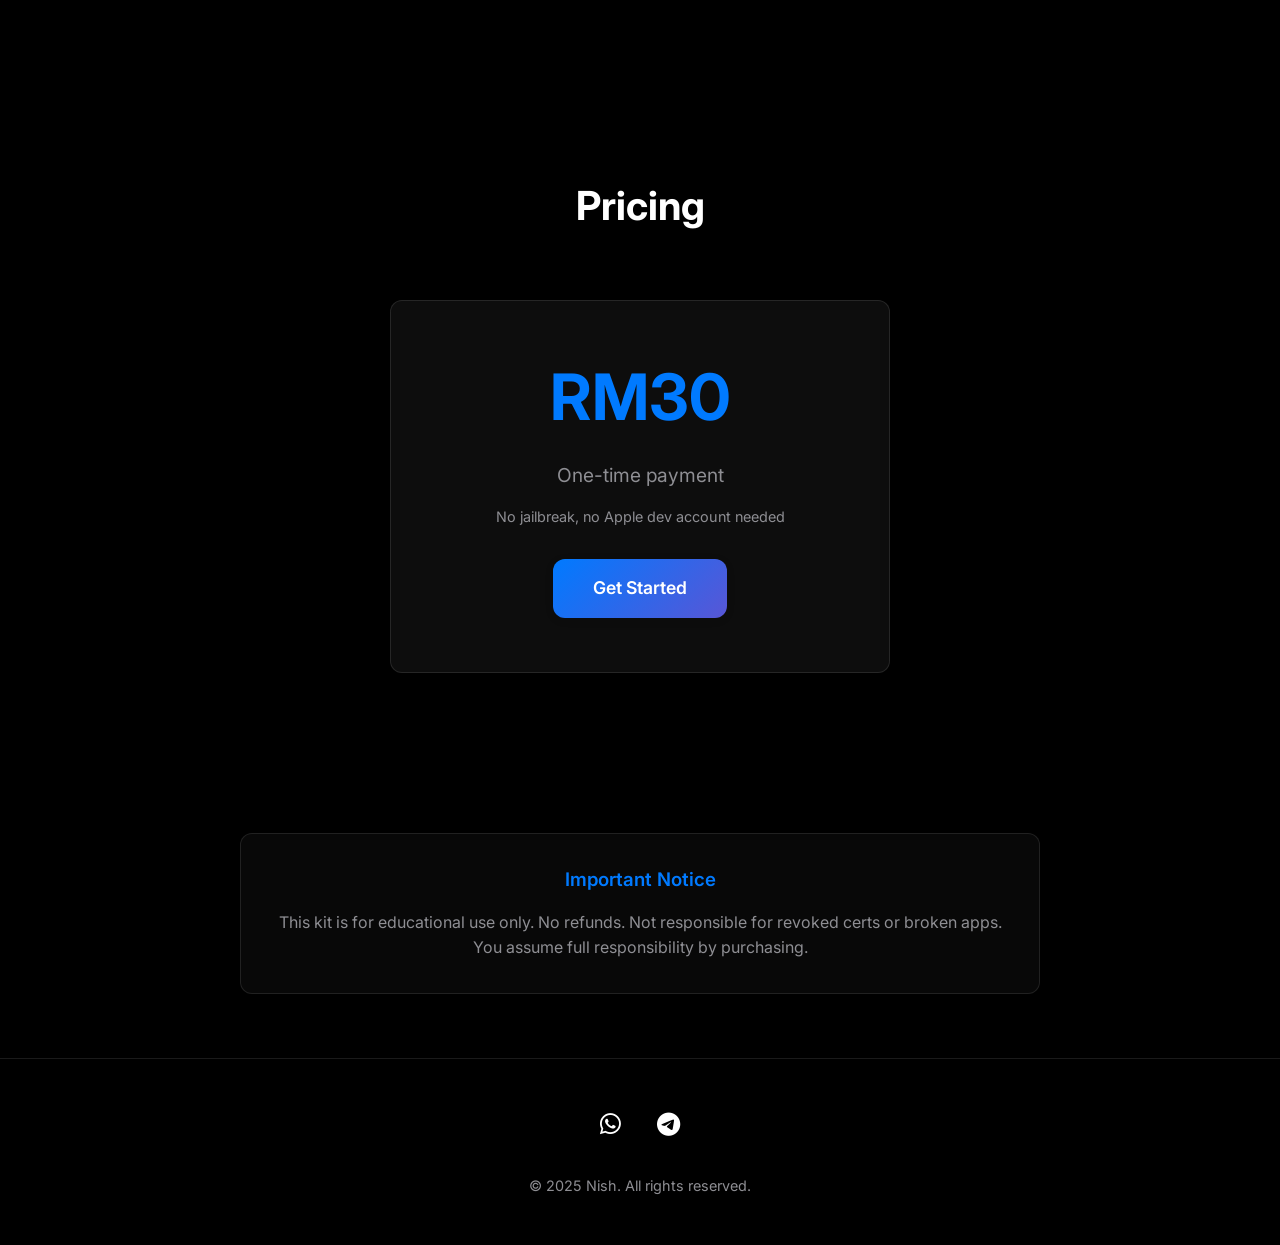
==== commit 15631af2: "ok" ====
--- a/index.html
+++ b/index.html
@@ -6,8 +6,25 @@
     <title>iOS Sideloading Kit - Install Modded Apps Without Jailbreak</title>
     <link rel="stylesheet" href="styles.css">
     <link rel="stylesheet" href="https://cdnjs.cloudflare.com/ajax/libs/font-awesome/6.0.0/css/all.min.css">
+    <link rel="preconnect" href="https://fonts.googleapis.com">
+    <link rel="preconnect" href="https://fonts.gstatic.com" crossorigin>
+    <link href="https://fonts.googleapis.com/css2?family=Inter:wght@400;500;600;700&display=swap" rel="stylesheet">
 </head>
 <body>
+    <nav class="navbar">
+        <div class="nav-content">
+            <a href="index.html" class="logo">
+                <img src="assets/logo.png" alt="iOS Sideloading Kit Logo" style="height: 32px;">
+            </a>
+            <div class="nav-links">
+                <a href="#features">Features</a>
+                <a href="#pricing">Pricing</a>
+                <a href="guide.html">Guide</a>
+                <a href="https://wa.me/60138343431">Contact</a>
+            </div>
+        </div>
+    </nav>
+
     <header class="hero">
         <div class="hero-content">
             <h1>Install Modded iOS Apps Without Jailbreak</h1>
@@ -83,5 +100,26 @@
     </footer>
 
     <script src="script.js"></script>
+    <script>
+        // Add smooth scroll behavior
+        document.querySelectorAll('a[href^="#"]').forEach(anchor => {
+            anchor.addEventListener('click', function (e) {
+                e.preventDefault();
+                document.querySelector(this.getAttribute('href')).scrollIntoView({
+                    behavior: 'smooth'
+                });
+            });
+        });
+
+        // Add navbar scroll effect
+        window.addEventListener('scroll', function() {
+            const navbar = document.querySelector('.navbar');
+            if (window.scrollY > 50) {
+                navbar.classList.add('scrolled');
+            } else {
+                navbar.classList.remove('scrolled');
+            }
+        });
+    </script>
 </body>
 </html> 
--- a/styles.css
+++ b/styles.css
@@ -8,6 +8,9 @@
     --transition: all 0.3s cubic-bezier(0.4, 0, 0.2, 1);
     --border-radius: 12px;
     --spacing-unit: 1rem;
+    --shadow-sm: 0 2px 8px rgba(0, 0, 0, 0.1);
+    --shadow-md: 0 4px 12px rgba(0, 0, 0, 0.15);
+    --shadow-lg: 0 8px 24px rgba(0, 0, 0, 0.2);
 }
 
 * {
@@ -17,12 +20,74 @@
 }
 
 body {
-    font-family: -apple-system, BlinkMacSystemFont, 'Inter', 'Segoe UI', Roboto, Helvetica, Arial, sans-serif;
+    font-family: 'SF Pro Display', -apple-system, BlinkMacSystemFont, 'Inter', 'Helvetica Neue', sans-serif;
     background-color: var(--background-dark);
     color: var(--text-color);
     line-height: 1.5;
     -webkit-font-smoothing: antialiased;
     -moz-osx-font-smoothing: grayscale;
+    scroll-behavior: smooth;
+}
+
+/* Navigation */
+.navbar {
+    position: fixed;
+    top: 0;
+    left: 0;
+    right: 0;
+    background: rgba(0, 0, 0, 0.4);
+    backdrop-filter: blur(20px);
+    padding: 1rem 2rem;
+    z-index: 1000;
+    transition: var(--transition);
+}
+
+.navbar.scrolled {
+    background: rgba(0, 0, 0, 0.6);
+    box-shadow: var(--shadow-md);
+}
+
+.nav-content {
+    max-width: 1200px;
+    margin: 0 auto;
+    display: flex;
+    justify-content: space-between;
+    align-items: center;
+}
+
+.nav-links {
+    display: flex;
+    gap: 2rem;
+}
+
+.nav-links a {
+    color: var(--text-color);
+    text-decoration: none;
+    font-weight: 500;
+    transition: var(--transition);
+    opacity: 0.8;
+}
+
+.nav-links a:hover {
+    opacity: 1;
+    color: var(--primary-color);
+}
+
+.logo {
+    display: flex;
+    align-items: center;
+    text-decoration: none;
+    opacity: 0.9;
+    transition: var(--transition);
+}
+
+.logo img {
+    height: 32px;
+    display: block;
+}
+
+.logo:hover {
+    opacity: 1;
 }
 
 /* Hero Section */
@@ -35,6 +100,7 @@
     justify-content: center;
     text-align: center;
     padding: 2rem;
+    padding-top: 6rem; /* Account for fixed navbar */
 }
 
 .hero::before {
@@ -104,7 +170,7 @@
 .cta-button {
     display: inline-block;
     padding: 1rem 2.5rem;
-    background: linear-gradient(45deg, var(--primary-color), var(--secondary-color));
+    background: linear-gradient(135deg, var(--primary-color), var(--secondary-color));
     color: white;
     text-decoration: none;
     border-radius: var(--border-radius);
@@ -115,27 +181,18 @@
     cursor: pointer;
     position: relative;
     overflow: hidden;
+    box-shadow: var(--shadow-sm);
+}
+
+.cta-button:hover {
+    transform: translateY(-2px);
+    box-shadow: var(--shadow-md);
 }
 
 .cta-button.secondary {
     background: rgba(255, 255, 255, 0.1);
     border: 1px solid rgba(255, 255, 255, 0.2);
-}
-
-.cta-button::before {
-    content: '';
-    position: absolute;
-    top: 0;
-    left: 0;
-    width: 100%;
-    height: 100%;
-    background: linear-gradient(45deg, var(--secondary-color), var(--primary-color));
-    opacity: 0;
-    transition: var(--transition);
-}
-
-.cta-button:hover::before {
-    opacity: 1;
+    backdrop-filter: blur(10px);
 }
 
 .cta-button.secondary:hover {
@@ -177,11 +234,13 @@
     transition: var(--transition);
     backdrop-filter: blur(10px);
     border: 1px solid rgba(255, 255, 255, 0.1);
+    box-shadow: var(--shadow-sm);
 }
 
 .feature-card:hover {
     transform: translateY(-5px);
     background-color: rgba(255, 255, 255, 0.08);
+    box-shadow: var(--shadow-md);
 }
 
 .feature-card i {
@@ -372,54 +431,55 @@
 }
 
 @media (max-width: 768px) {
-    .hero::before {
-        background-attachment: scroll;
-        background-position: center;
-        background-size: cover;
-    }
-
+    .navbar {
+        padding: 1rem;
+    }
+    
+    .nav-links {
+        display: none;
+    }
+    
     .hero {
-        min-height: 100vh;
-        background: linear-gradient(rgba(0, 0, 0, 0.7), rgba(0, 0, 0, 0.7)),
-                    url('assets/hero5.png') center/cover;
-    }
-
-    .hero::before {
-        background: none;
-    }
-
+        padding: 1rem;
+        padding-top: 5rem;
+    }
+    
     .hero h1 {
-        font-size: 2.5rem;
-    }
-
+        font-size: clamp(2rem, 4vw, 3rem);
+    }
+    
     .subtitle {
-        font-size: 1.2rem;
-    }
-
+        font-size: clamp(1rem, 2vw, 1.2rem);
+    }
+    
     .features-grid {
         grid-template-columns: 1fr;
-    }
-
-    .price-card {
-        padding: 2rem;
-    }
-
-    .price {
-        font-size: 3rem;
-    }
-
+        gap: 1.5rem;
+    }
+    
+    .feature-card {
+        padding: 2rem 1.5rem;
+    }
+    
     .hero-buttons {
         flex-direction: column;
-    }
-
+        gap: 1rem;
+    }
+    
     .hero-buttons .cta-button {
         width: 100%;
     }
 }
 
-@media (max-width: 900px) {
-    .hero {
-        background-attachment: scroll;
+@media (min-width: 769px) and (max-width: 1024px) {
+    .features-grid {
+        grid-template-columns: repeat(2, 1fr);
+    }
+}
+
+@media (min-width: 1025px) {
+    .features-grid {
+        grid-template-columns: repeat(3, 1fr);
     }
 }
 
